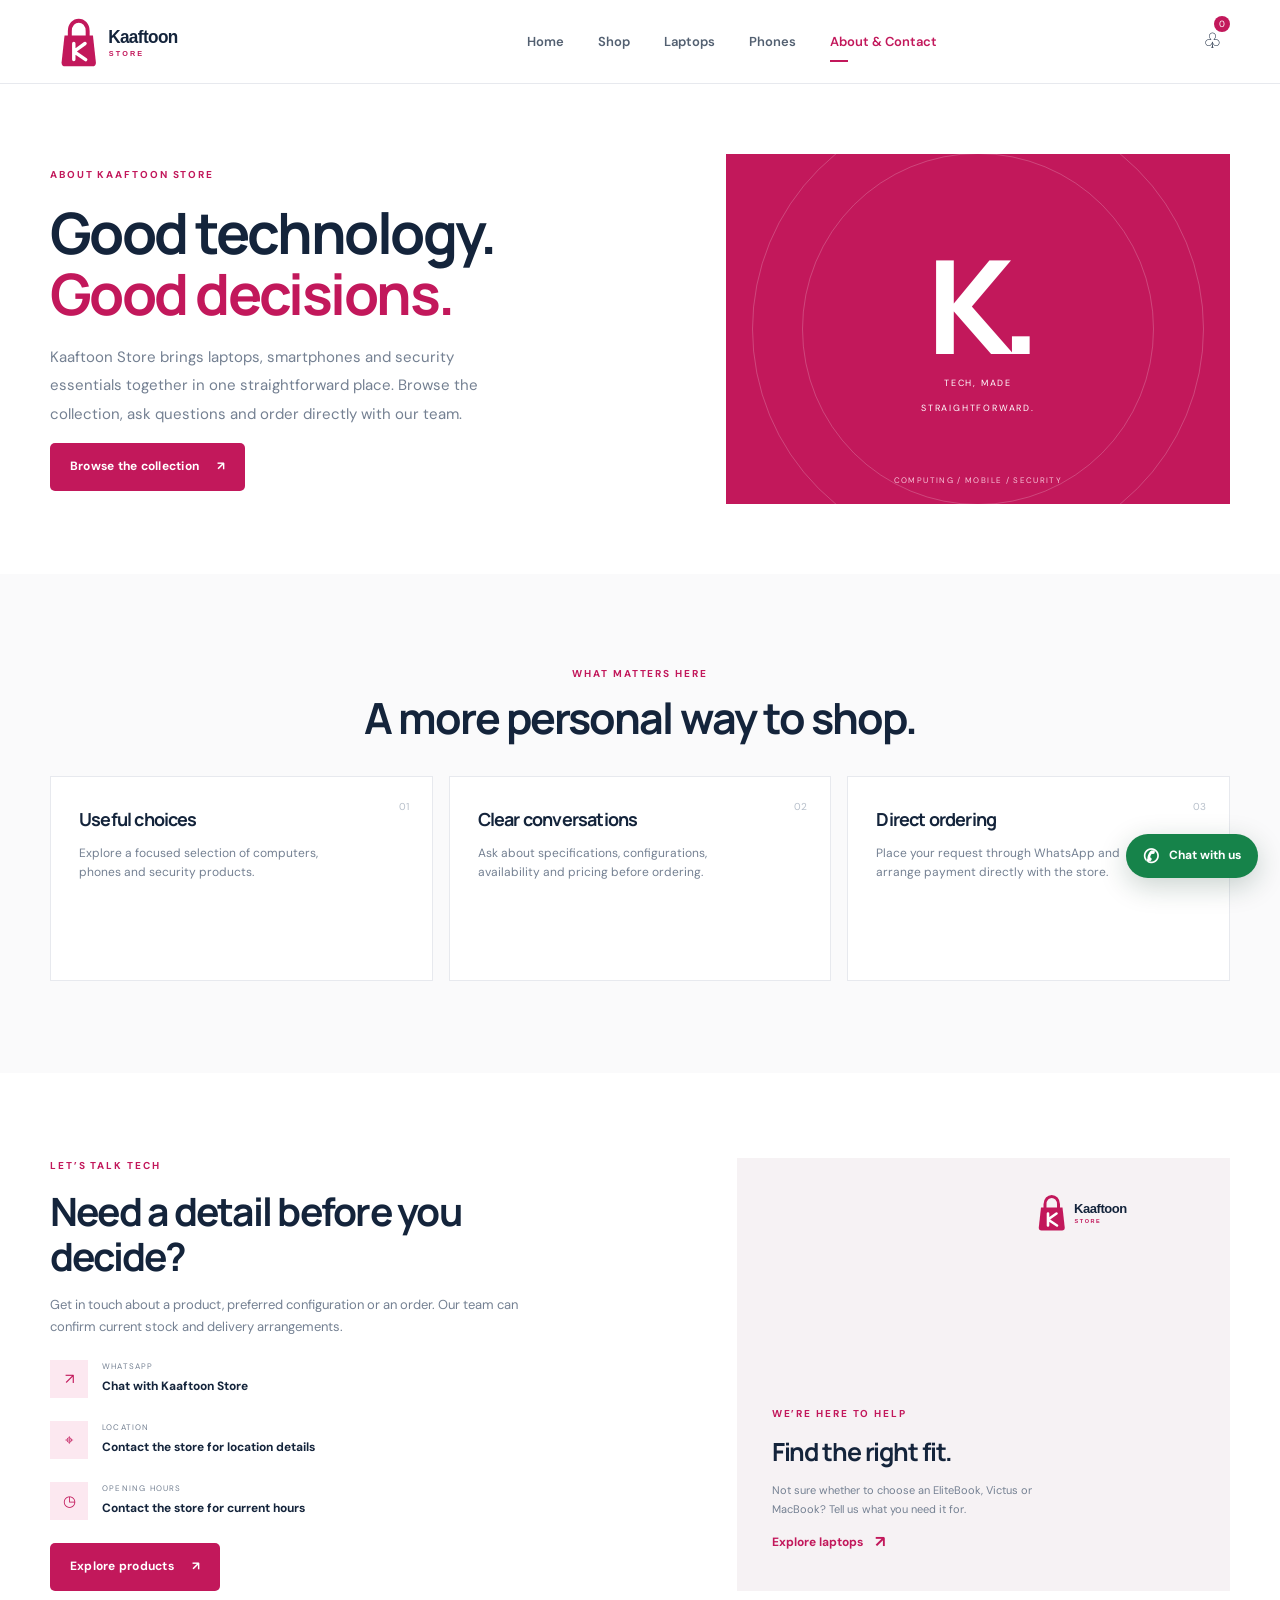
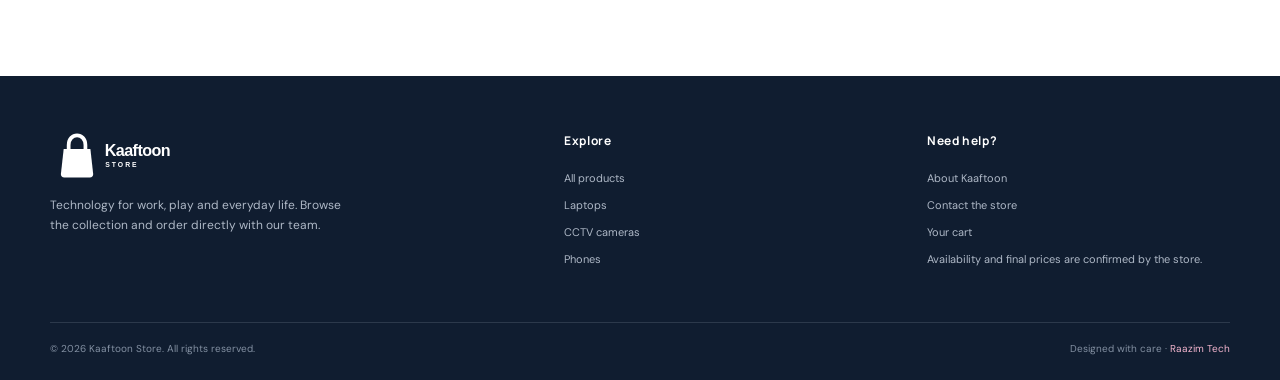
==== about.html @ d19a97fa "Refine Kaaftoon Store search titles and homepage messaging" ====
<!doctype html>
<html lang="en"><head>
<meta charset="utf-8"><meta name="viewport" content="width=device-width, initial-scale=1">
<title>About Kaaftoon Store | Electronics & Contact</title><meta name="description" content="Contact Kaaftoon Store about laptops, MacBooks, iPhones, Samsung phones and CCTV cameras. Ask about product specifications, current prices, availability and ordering through WhatsApp.">
<meta name="robots" content="index,follow,max-image-preview:large">
<link rel="canonical" href="https://raazimtech.github.io/kaaftoon-store/about.html">
<meta property="og:type" content="website"><meta property="og:site_name" content="Kaaftoon Store"><meta property="og:title" content="About & Contact Kaaftoon Store | Somaliland"><meta property="og:description" content="Talk to Kaaftoon Store about electronics, configurations, availability and WhatsApp orders."><meta property="og:url" content="https://raazimtech.github.io/kaaftoon-store/about.html"><meta property="og:image" content="https://raazimtech.github.io/kaaftoon-store/assets/logo/kaaftoon-logo.svg">
<meta name="theme-color" content="#C2185B"><link rel="icon" href="assets/logo/favicon.svg" type="image/svg+xml">
<link href="https://fonts.googleapis.com/css2?family=DM+Sans:wght@400;500;600;700&family=Manrope:wght@500;600;700;800&display=swap" rel="stylesheet">
<link rel="stylesheet" href="css/styles.css"><link rel="stylesheet" href="css/responsive.css">
</head><body data-page="about">
<div id="site-header"></div>
<main>
 <section class="about-hero wrap">
  <div class="about-hero-copy"><span class="eyebrow">ABOUT KAAFTOON STORE</span><h1>Good technology.<br><em>Good decisions.</em></h1><p>Kaaftoon Store brings laptops, smartphones and security essentials together in one straightforward place. Browse the collection, ask questions and order directly with our team.</p><a class="btn btn-primary" href="shop.html">Browse the collection <span>↗</span></a></div>
  <div class="about-hero-art"><div class="about-art-card"><span class="about-art-k">K.</span><span>TECH, MADE<br>STRAIGHTFORWARD.</span></div><div class="about-art-caption">COMPUTING / MOBILE / SECURITY</div></div>
 </section>
 <section class="about-values section-space"><div class="wrap"><div class="section-heading centered-heading"><div><span class="eyebrow">WHAT MATTERS HERE</span><h2>A more personal way to shop.</h2></div></div><div class="benefit-grid">
 <article class="benefit-card"><span class="benefit-number">01</span><h3>Useful choices</h3><p>Explore a focused selection of computers, phones and security products.</p></article>
 <article class="benefit-card"><span class="benefit-number">02</span><h3>Clear conversations</h3><p>Ask about specifications, configurations, availability and pricing before ordering.</p></article>
 <article class="benefit-card"><span class="benefit-number">03</span><h3>Direct ordering</h3><p>Place your request through WhatsApp and arrange payment directly with the store.</p></article>
 </div></div></section>
 <section class="contact-section wrap" id="contact">
  <div class="contact-details"><span class="eyebrow">LET’S TALK TECH</span><h2>Need a detail before you decide?</h2><p>Get in touch about a product, preferred configuration or an order. Our team can confirm current stock and delivery arrangements.</p>
   <div class="contact-detail-row"><span class="contact-detail-icon">↗</span><div><small>WHATSAPP</small><strong id="about-whatsapp">+252 63 658 1295</strong></div></div>
   <div class="contact-detail-row"><span class="contact-detail-icon">⌖</span><div><small>LOCATION</small><strong>Contact the store for location details</strong></div></div>
   <div class="contact-detail-row"><span class="contact-detail-icon">◷</span><div><small>OPENING HOURS</small><strong>Contact the store for current hours</strong></div></div>
   <a class="btn btn-primary" id="about-whatsapp-link" href="shop.html">Explore products <span>↗</span></a>
  </div>
  <div class="contact-aside"><div class="contact-aside-mark"><img src="assets/logo/kaaftoon-logo.svg" alt="Kaaftoon Store"></div><div><span class="eyebrow">WE’RE HERE TO HELP</span><h3>Find the right fit.</h3><p>Not sure whether to choose an EliteBook, Victus or MacBook? Tell us what you need it for.</p><a class="text-link" href="shop.html">Explore laptops <span>↗</span></a></div></div>
 </section>
</main>
<div id="site-footer"></div>
<script src="js/config.js"></script><script src="js/products.js"></script><script src="js/app.js"></script>
<script>document.addEventListener("DOMContentLoaded",function(){if(window.KAA_CONFIG&&KAA_CONFIG.WHATSAPP_NUMBER){document.getElementById("about-whatsapp").textContent="Chat with Kaaftoon Store";document.getElementById("about-whatsapp-link").href="https://wa.me/"+KAA_CONFIG.WHATSAPP_NUMBER;document.getElementById("about-whatsapp-link").target="_blank";}});</script>
</body></html>
---- css/styles.css ----
:root{--pink:#C2185B;--pink-dark:#9D174D;--pink-soft:#FCE8F0;--navy:#14243B;--ink:#1E293B;--muted:#748092;--line:#E7E9EE;--paper:#F5F6F8;--white:#fff;--green:#16834A;--radius:18px;--shadow:0 18px 55px rgba(20,36,59,.09)}*{box-sizing:border-box}html{scroll-behavior:smooth}body{margin:0;background:#fff;color:var(--ink);font:15px/1.65 "DM Sans",sans-serif}img{display:block;max-width:100%}a{color:inherit;text-decoration:none}button,input,select,textarea{font:inherit}button,a,select{-webkit-tap-highlight-color:transparent}button{cursor:pointer}.wrap{width:min(1180px,calc(100% - 48px));margin-inline:auto}.section-space{padding:92px 0}.hidden{display:none!important}.sr-only{position:absolute;width:1px;height:1px;padding:0;margin:-1px;overflow:hidden;clip:rect(0,0,0,0);white-space:nowrap;border:0}.site-header{height:84px;border-bottom:1px solid var(--line);background:rgba(255,255,255,.96);position:sticky;top:0;z-index:50;backdrop-filter:blur(14px)}.header-inner{height:100%;display:flex;align-items:center;justify-content:space-between;gap:30px}.brand img{width:218px;height:auto}.main-nav{display:flex;align-items:center;gap:34px;color:#536071;font-size:13px;font-weight:600}.main-nav a{padding:30px 0;position:relative}.main-nav a.active,.main-nav a:hover{color:var(--pink)}.main-nav a.active:after{content:"";position:absolute;bottom:20px;left:0;width:18px;height:2px;background:var(--pink)}.header-actions{display:flex;align-items:center;gap:18px}.header-icon{border:0;background:transparent;color:var(--navy);font-size:21px;position:relative;padding:8px}.cart-count{position:absolute;top:0;right:0;background:var(--pink);color:#fff;border-radius:50%;font-size:9px;min-width:16px;height:16px;display:grid;place-items:center}.menu-toggle{display:none}.btn{display:inline-flex;align-items:center;justify-content:center;gap:18px;border:0;border-radius:5px;padding:14px 20px;font-size:12px;font-weight:700;letter-spacing:.02em;transition:.2s}.btn-primary{background:var(--pink);color:#fff}.btn-primary:hover{background:var(--pink-dark);transform:translateY(-2px)}.btn-secondary{background:var(--navy);color:#fff}.btn-light{background:#fff;color:var(--navy)}.btn-quiet{background:transparent;color:var(--navy);padding-inline:4px}.btn-arrow{font-size:17px}.text-link{font-size:12px;font-weight:700;color:var(--pink);display:inline-flex;gap:12px;align-items:center}.text-link span{font-size:16px}.eyebrow{font-size:10px;letter-spacing:.19em;font-weight:700;color:var(--pink);display:flex;align-items:center;gap:10px}.eyebrow-line{width:24px;height:1px;background:var(--pink)}h1,h2,h3,p{margin-top:0}h1,h2,h3{font-family:Manrope,sans-serif;color:var(--navy);letter-spacing:-.045em}h1{font-size:clamp(42px,5.5vw,72px);line-height:1.08;font-weight:700}h1 em{font-style:normal;color:var(--pink)}h2{font-size:clamp(30px,3.5vw,43px);line-height:1.15}h3{font-size:18px}.hero{min-height:580px;display:grid;grid-template-columns:1fr 1fr;align-items:center;gap:60px;padding-block:55px 68px}.hero-copy{padding-left:30px}.hero-copy h1{margin:22px 0}.hero-copy>p{max-width:440px;color:var(--muted);font-size:16px;line-height:1.85}.hero-actions{display:flex;align-items:center;gap:24px;margin-top:30px}.hero-assurance{margin-top:42px;color:var(--muted);font-size:11px}.assurance-dot{display:inline-block;width:7px;height:7px;background:var(--green);border-radius:50%;margin-right:9px}.hero-art{height:460px;position:relative;background:#F5EDF1;overflow:hidden}.hero-art:before{content:"";position:absolute;width:370px;height:370px;border:1px solid rgba(194,24,91,.18);border-radius:50%;top:35px;left:80px}.hero-art-label{position:absolute;z-index:2;top:25px;left:27px;right:27px;display:flex;justify-content:space-between;font-size:9px;letter-spacing:.17em;color:var(--pink);font-weight:700}.hero-art-label span:first-child{font:800 18px Manrope}.hero-image-frame{position:absolute;inset:78px 24px 22px 35px;display:grid;place-items:center}.hero-image-frame img{width:100%;height:100%;object-fit:contain;mix-blend-mode:multiply}.hero-float-card{position:absolute;z-index:3;bottom:34px;left:0;background:#fff;padding:20px 24px;box-shadow:var(--shadow);min-width:190px}.float-card-kicker{display:block;color:var(--pink);font-size:8px;letter-spacing:.14em;font-weight:700;margin-bottom:8px}.hero-float-card strong{font:700 19px/1.25 Manrope;color:var(--navy)}.float-card-arrow{position:absolute;right:18px;bottom:20px;color:var(--pink)}.hero-vertical{position:absolute;right:12px;top:44%;writing-mode:vertical-rl;font-size:8px;letter-spacing:.18em;color:#8C6578}.section-heading{display:flex;justify-content:space-between;align-items:end;gap:24px;margin-bottom:34px}.section-heading h2{margin:10px 0 0}.section-intro{color:var(--muted);font-size:13px;margin:12px 0 0}.category-section{background:#FAFAFB}.category-grid{display:grid;grid-template-columns:repeat(3,1fr);gap:14px}.category-card{height:170px;background:#fff;border:1px solid var(--line);display:flex;align-items:center;justify-content:space-between;padding:22px;transition:.25s;position:relative;overflow:hidden}.category-card:hover{border-color:#E7A2BD;transform:translateY(-3px);box-shadow:var(--shadow)}.category-card small{color:var(--pink);font-size:9px;letter-spacing:.14em;font-weight:700}.category-card h3{margin:7px 0;font-size:19px}.category-card .category-arrow{font-size:21px;color:var(--pink)}.category-card img{width:115px;height:112px;object-fit:contain;mix-blend-mode:multiply}.featured-section{padding-top:86px}.product-grid{display:grid;grid-template-columns:repeat(3,minmax(0,1fr));gap:24px 18px}.product-card{min-width:0;position:relative}.product-image{height:245px;background:var(--paper);display:grid;place-items:center;position:relative;overflow:hidden}.product-image img{width:82%;height:82%;object-fit:contain;mix-blend-mode:multiply;transition:transform .35s}.product-card:hover .product-image img{transform:scale(1.045)}.product-tag{position:absolute;top:13px;left:13px;background:#fff;padding:6px 9px;color:var(--pink);font-size:8px;font-weight:700;letter-spacing:.1em}.product-info{padding:15px 2px}.product-category{font-size:9px;color:var(--pink);font-weight:700;letter-spacing:.13em;text-transform:uppercase}.product-info h3{font-size:16px;margin:5px 0 4px;letter-spacing:-.025em}.product-description{font-size:11px;color:var(--muted);min-height:34px;margin:0 0 12px}.product-bottom{display:flex;align-items:center;justify-content:space-between;border-top:1px solid var(--line);padding-top:12px}.price-note{font-size:10px;color:var(--muted)}.product-link{font-size:11px;color:var(--navy);font-weight:700}.product-link span{color:var(--pink);margin-left:5px}.editorial-banner{min-height:330px;background:var(--navy);color:#fff;display:grid;grid-template-columns:1fr 1fr;position:relative;overflow:hidden;padding:55px 70px;align-items:center}.eyebrow-light{color:#F4B6CF}.editorial-copy h2{font-size:42px;color:#fff;margin:14px 0}.editorial-copy p{color:#C4CBD5;max-width:370px;font-size:13px}.editorial-image{height:250px;display:grid;place-items:center}.editorial-image img{height:100%;width:100%;object-fit:contain;mix-blend-mode:screen}.editorial-index{position:absolute;bottom:22px;right:28px;font-size:9px;letter-spacing:.16em;color:#ADB8C7}.why-section{background:#FAFAFB}.centered-heading{text-align:center;justify-content:center}.centered-heading .eyebrow{justify-content:center}.centered-heading .section-intro{max-width:540px;margin-inline:auto}.benefit-grid{display:grid;grid-template-columns:repeat(3,1fr);gap:16px}.benefit-card{background:#fff;border:1px solid var(--line);padding:28px;min-height:205px;position:relative}.benefit-number{position:absolute;right:23px;top:22px;color:#B7BFCA;font-size:10px}.benefit-icon{font-size:25px;color:var(--pink);margin-bottom:20px}.benefit-card h3{margin-bottom:9px}.benefit-card p{font-size:12px;color:var(--muted);margin:0;max-width:280px}.contact-strip{background:var(--pink);padding:35px 48px;color:#fff;display:flex;align-items:center;justify-content:space-between;margin-bottom:90px}.contact-strip h2{font-size:27px;color:#fff;margin:8px 0}.contact-strip p{font-size:12px;color:#FBE4ED;margin:0}.site-footer{background:#101D30;color:#fff;padding:55px 0 22px}.footer-main{display:grid;grid-template-columns:1.5fr 1fr 1fr;gap:60px;padding-bottom:45px}.footer-brand img{width:205px;filter:brightness(0) invert(1)}.footer-brand p{max-width:300px;color:#AEB8C6;font-size:12px;margin-top:18px}.footer-column h3{color:#fff;font-size:12px;letter-spacing:.05em;margin-bottom:18px}.footer-column a,.footer-column p{display:block;color:#AEB8C6;font-size:11px;margin:9px 0}.footer-column a:hover{color:#fff}.footer-bottom{border-top:1px solid #2C394B;padding-top:18px;display:flex;justify-content:space-between;color:#8390A2;font-size:10px}.footer-bottom a{color:#F4B6CF}.breadcrumbs{display:flex;gap:10px;color:#98A1AE;font-size:10px;padding:25px 0}.breadcrumbs a{color:#687487}.page-main{min-height:60vh;padding-bottom:80px}.page-title-row{display:flex;justify-content:space-between;align-items:end;margin:20px 0 36px}.page-title-row h1{font-size:43px;margin:9px 0}.page-title-row p{color:var(--muted);font-size:13px;margin:0}.catalog-count{font-size:11px;color:var(--muted)}.shop-toolbar{display:flex;justify-content:space-between;gap:20px;border-block:1px solid var(--line);padding:15px 0;margin-bottom:25px}.catalog-search{display:flex;align-items:center;gap:12px;flex:1;max-width:450px}.catalog-search input{border:0;outline:0;width:100%;font-size:12px}.search-icon{font-size:21px;color:var(--pink)}kbd{font-size:9px;color:#8B95A4;border:1px solid var(--line);padding:3px 6px;border-radius:4px}.toolbar-actions{display:flex;align-items:center;gap:24px}.filter-toggle{border:0;background:none;color:var(--navy);font-size:11px;font-weight:700}.sort-control{display:flex;gap:10px;align-items:center;font-size:10px;color:var(--muted)}.sort-control select{border:0;color:var(--navy);font-size:11px;font-weight:700;background:#fff}.shop-layout{display:grid;grid-template-columns:205px 1fr;gap:35px}.filter-panel{border-right:1px solid var(--line);padding-right:24px}.filter-top{display:flex;justify-content:space-between;align-items:center}.filter-top h2{font-size:18px}.text-button{border:0;background:none;color:var(--pink);font-size:10px}.filter-group{border-top:1px solid var(--line);padding:19px 0}.filter-group h3{font-size:12px;margin-bottom:14px}.filter-options{display:grid;gap:11px}.filter-option{display:flex;gap:9px;align-items:center;font-size:11px;color:#667286}.filter-option input{accent-color:var(--pink)}.filter-note{background:#F8F0F3;padding:14px;display:flex;gap:10px;margin-top:12px}.filter-note-mark{width:17px;height:17px;border:1px solid var(--pink);color:var(--pink);border-radius:50%;text-align:center;font-size:10px;flex:none}.filter-note p{font-size:10px;color:#806A75;margin:0}.catalog-results .product-grid{grid-template-columns:repeat(3,minmax(0,1fr));gap:25px 16px}.catalog-results .product-image{height:205px}.applied-filters{display:flex;gap:8px;flex-wrap:wrap;margin-bottom:18px}.filter-chip{border:1px solid var(--line);border-radius:30px;padding:5px 10px;font-size:9px;color:var(--pink);background:#fff}.empty-state{text-align:center;padding:75px 20px}.empty-symbol{font-size:45px;color:var(--pink)}.empty-state p{color:var(--muted);font-size:12px}.mobile-only{display:none}.product-detail-layout{display:grid;grid-template-columns:1fr 1fr;gap:65px;padding:20px 0 65px}.detail-gallery{background:var(--paper);min-height:470px;display:grid;place-items:center;position:relative}.detail-gallery img{width:84%;height:420px;object-fit:contain;mix-blend-mode:multiply}.detail-copy{padding-top:18px}.detail-copy h1{font-size:38px;margin:12px 0}.detail-copy .product-description{font-size:13px;min-height:0;line-height:1.8}.detail-note{font-size:11px;color:var(--muted);padding:14px;background:#FAF1F5;border-left:2px solid var(--pink);margin:22px 0}.option-group{margin:22px 0}.option-group label{font-size:11px;font-weight:700;display:block;margin-bottom:9px}.option-select{width:100%;padding:12px;border:1px solid var(--line);background:#fff;border-radius:4px;font-size:12px;color:var(--navy)}.option-pills{display:flex;gap:8px;flex-wrap:wrap}.option-pill{border:1px solid var(--line);padding:8px 13px;background:#fff;font-size:10px;border-radius:4px}.option-pill.selected{border-color:var(--pink);color:var(--pink);background:#FFF7FA}.quantity-row{display:flex;align-items:center;gap:15px;margin:25px 0}.quantity-control{display:flex;border:1px solid var(--line);align-items:center}.quantity-control button{border:0;background:#fff;padding:8px 13px}.quantity-control span{min-width:25px;text-align:center;font-size:11px}.detail-actions{display:flex;gap:10px}.detail-actions .btn{flex:1}.spec-list{border-top:1px solid var(--line);margin-top:28px}.spec-row{display:flex;justify-content:space-between;gap:20px;padding:11px 0;border-bottom:1px solid var(--line);font-size:11px}.spec-row span:first-child{color:var(--muted)}.related-section{border-top:1px solid var(--line)}.cart-title{align-items:center}.cart-title-count{font-size:18px;color:var(--pink);vertical-align:top;margin-left:10px}.cart-layout{display:grid;grid-template-columns:1fr 330px;gap:35px}.cart-items{border-top:1px solid var(--line)}.cart-item{display:grid;grid-template-columns:110px 1fr auto;gap:20px;padding:20px 0;border-bottom:1px solid var(--line);align-items:center}.cart-item-image{width:110px;height:105px;background:var(--paper);display:grid;place-items:center}.cart-item-image img{width:85%;height:85%;object-fit:contain;mix-blend-mode:multiply}.cart-item h3{font-size:15px;margin:4px 0}.cart-item p{font-size:10px;color:var(--muted);margin:0}.cart-item-actions{display:flex;gap:12px;align-items:center;margin-top:12px}.cart-item-actions button{border:0;background:none;color:var(--pink);font-size:10px;padding:0}.cart-summary{background:#F7F8FA;padding:25px;height:max-content}.cart-summary h2{font-size:20px}.cart-summary p{font-size:11px;color:var(--muted)}.summary-row{display:flex;justify-content:space-between;border-top:1px solid var(--line);padding:13px 0;font-size:11px}.summary-row strong{color:var(--navy)}.cart-summary .btn{width:100%;margin-top:12px}.empty-cart{text-align:center;padding:65px 20px;border:1px solid var(--line)}.empty-cart .empty-symbol{font-size:40px}.checkout-layout{display:grid;grid-template-columns:1fr 350px;gap:40px}.checkout-form{display:grid;grid-template-columns:1fr 1fr;gap:18px}.form-field{display:grid;gap:7px}.form-field.full{grid-column:1/-1}.form-field label{font-size:10px;font-weight:700;color:var(--navy)}.form-field input,.form-field textarea,.form-field select{border:1px solid var(--line);padding:12px;font-size:12px;outline:0;border-radius:4px}.form-field input:focus,.form-field textarea:focus{border-color:var(--pink)}.checkout-summary{background:#F7F8FA;padding:25px;height:max-content}.checkout-summary h2{font-size:19px}.checkout-product{display:flex;justify-content:space-between;gap:12px;padding:12px 0;border-bottom:1px solid var(--line);font-size:10px}.checkout-product span:last-child{color:var(--muted)}.checkout-hint{background:#FCE8F0;padding:13px;color:#87445F;font-size:10px;margin:18px 0}.checkout-summary .btn{width:100%}.form-error{color:#B42318;font-size:10px;grid-column:1/-1}.about-hero{display:grid;grid-template-columns:1.1fr .9fr;gap:60px;align-items:center;padding-block:70px}.about-hero h1{font-size:57px;margin:18px 0}.about-hero-copy>p{color:var(--muted);max-width:450px;line-height:1.9}.about-hero-art{height:350px;background:var(--pink);display:grid;place-items:center;position:relative;overflow:hidden}.about-hero-art:before,.about-hero-art:after{content:"";position:absolute;border:1px solid rgba(255,255,255,.2);border-radius:50%;width:350px;height:350px}.about-hero-art:after{width:450px;height:450px}.about-art-card{position:relative;z-index:2;text-align:center;color:#fff}.about-art-k{display:block;font:800 130px/1 Manrope;letter-spacing:-.1em}.about-art-card>span:last-child{font-size:9px;letter-spacing:.2em;line-height:2}.about-art-caption{position:absolute;bottom:17px;color:#F8C5D9;font-size:8px;letter-spacing:.17em}.about-values{background:#FAFAFB}.contact-section{display:grid;grid-template-columns:1fr .8fr;gap:70px;padding-block:85px}.contact-details h2{font-size:39px;max-width:470px;margin:15px 0}.contact-details>p{color:var(--muted);font-size:13px;max-width:470px}.contact-detail-row{display:flex;align-items:center;gap:14px;margin:23px 0}.contact-detail-icon{width:38px;height:38px;background:#FCE8F0;color:var(--pink);display:grid;place-items:center}.contact-detail-row small{display:block;color:var(--muted);font-size:8px;letter-spacing:.15em}.contact-detail-row strong{font-size:12px;color:var(--navy)}.contact-aside{background:#F6F2F4;padding:35px;display:flex;flex-direction:column;justify-content:space-between;min-height:310px}.contact-aside-mark{display:flex;justify-content:flex-end}.contact-aside-mark img{width:165px}.contact-aside h3{font-size:25px;margin:9px 0}.contact-aside p{font-size:11px;color:var(--muted);max-width:300px}.icon-button{border:0;background:none;font-size:22px;color:var(--navy)}
---- css/responsive.css ----
@media(max-width:900px){.wrap{width:min(100% - 36px,720px)}.main-nav{gap:18px}.hero{gap:25px;padding-top:40px;min-height:500px}.hero-copy{padding-left:0}.hero-art{height:390px}.hero-art:before{width:290px;height:290px;left:30px}.product-grid{grid-template-columns:repeat(2,minmax(0,1fr))}.category-grid{grid-template-columns:repeat(2,1fr)}.editorial-banner{padding:42px;min-height:300px}.shop-layout{grid-template-columns:175px 1fr;gap:20px}.catalog-results .product-grid{grid-template-columns:repeat(2,minmax(0,1fr))}.product-detail-layout{gap:30px}.cart-layout,.checkout-layout{grid-template-columns:1fr 280px;gap:20px}.about-hero{gap:30px}.about-hero h1{font-size:46px}.contact-section{gap:30px}}@media(max-width:680px){.wrap{width:calc(100% - 32px)}.site-header{height:68px}.brand img{width:178px}.menu-toggle{display:block}.header-actions{gap:7px}.main-nav{display:none;position:absolute;top:68px;left:0;right:0;background:#fff;border-bottom:1px solid var(--line);padding:12px 22px 22px;flex-direction:column;align-items:stretch;gap:0;box-shadow:var(--shadow)}.main-nav.open{display:flex}.main-nav a{padding:12px 0}.main-nav a.active:after{bottom:5px}.hero{display:flex;flex-direction:column;align-items:stretch;gap:35px;padding-block:48px 45px}.hero-copy h1{font-size:48px}.hero-copy>p{font-size:14px}.hero-actions{gap:18px;flex-wrap:wrap}.hero-assurance{margin-top:25px}.hero-art{height:310px}.hero-art:before{width:240px;height:240px;left:calc(50% - 120px);top:40px}.hero-image-frame{inset:55px 22px 10px}.hero-float-card{bottom:15px;padding:13px 17px}.hero-float-card strong{font-size:16px}.hero-vertical{right:5px}.section-space{padding:62px 0}.section-heading{align-items:start;flex-direction:column;margin-bottom:25px}.section-heading h2{font-size:31px}.category-grid{gap:9px}.category-card{height:125px;padding:12px}.category-card img{width:75px;height:80px}.category-card h3{font-size:14px}.category-card small{font-size:7px}.product-grid{gap:20px 11px}.product-image{height:165px}.product-info{padding-top:11px}.product-info h3{font-size:13px}.product-description{font-size:10px;min-height:45px}.product-bottom{align-items:flex-start;gap:5px;flex-direction:column}.editorial-banner{display:flex;flex-direction:column;align-items:stretch;padding:30px 25px 45px;gap:15px}.editorial-copy h2{font-size:35px}.editorial-image{height:175px}.editorial-index{font-size:8px}.benefit-grid{grid-template-columns:1fr;gap:10px}.benefit-card{min-height:0;padding:22px}.benefit-icon{margin-bottom:10px}.contact-strip{margin-bottom:60px;padding:27px 23px;align-items:flex-start;gap:20px;flex-direction:column}.contact-strip h2{font-size:24px}.footer-main{grid-template-columns:1fr 1fr;gap:30px 20px}.footer-brand{grid-column:1/-1}.footer-bottom{gap:12px;flex-direction:column}.page-main{padding-bottom:50px}.page-title-row{align-items:flex-start;flex-direction:column;gap:15px;margin-bottom:25px}.page-title-row h1{font-size:34px}.shop-toolbar{flex-direction:column;gap:13px}.catalog-search{max-width:none}.toolbar-actions{justify-content:space-between}.shop-layout{display:block}.filter-panel{display:none;position:fixed;z-index:100;inset:0 0 0 auto;width:min(340px,88vw);background:#fff;padding:25px;overflow:auto;box-shadow:var(--shadow);border:0}.filter-panel.open{display:block}.mobile-only{display:block}.catalog-results .product-grid{grid-template-columns:repeat(2,minmax(0,1fr))}.catalog-results .product-image{height:160px}.product-detail-layout{grid-template-columns:1fr;gap:25px}.detail-gallery{min-height:300px}.detail-gallery img{height:290px}.detail-copy{padding:0}.detail-copy h1{font-size:30px}.detail-actions{flex-direction:column}.cart-layout,.checkout-layout{grid-template-columns:1fr}.cart-item{grid-template-columns:78px 1fr;gap:12px}.cart-item-image{width:78px;height:78px}.cart-item>strong{grid-column:2}.cart-summary{order:2}.checkout-form{grid-template-columns:1fr}.form-field.full{grid-column:auto}.about-hero{grid-template-columns:1fr;padding-block:45px;gap:28px}.about-hero h1{font-size:44px}.about-hero-art{height:270px}.contact-section{grid-template-columns:1fr;padding-block:55px;gap:25px}.contact-details h2{font-size:32px}.contact-aside{min-height:260px}.cart-title{gap:10px}.cart-title .text-link{margin-top:8px}}@media(max-width:380px){.hero-copy h1{font-size:42px}.category-card{padding:9px}.category-card img{width:60px}.product-image{height:140px}.btn{padding:12px 14px}.brand img{width:160px}}
/* Accessibility and final responsive safeguards */
:focus-visible{outline:3px solid rgba(194,24,91,.45);outline-offset:3px}
button,.btn,a,select{touch-action:manipulation}
img{height:auto}
.floating-whatsapp{position:fixed;right:22px;bottom:22px;z-index:80;display:flex;align-items:center;gap:10px;background:#16834A;color:#fff;padding:12px 17px;border-radius:999px;box-shadow:0 8px 28px rgba(12,55,35,.22);font-size:12px;font-weight:700}
.floating-whatsapp>span:first-child{font-size:19px;line-height:1}
.floating-whatsapp:hover{background:#116b3c;transform:translateY(-2px)}
@media(max-width:680px){.floating-whatsapp{right:14px;bottom:14px;padding:13px;border-radius:50%;width:50px;height:50px;justify-content:center}.floating-whatsapp-label{display:none}.main-nav{max-height:calc(100dvh - 68px);overflow:auto}.btn{min-height:44px}.header-icon{min-width:44px;min-height:44px}.detail-actions .btn{width:100%}}
@media(max-width:360px){.wrap{width:calc(100% - 24px)}.hero-copy h1{font-size:39px}.category-grid{grid-template-columns:1fr}.category-card{height:112px}.product-image,.catalog-results .product-image{height:132px}.product-info h3{overflow-wrap:anywhere}.shop-toolbar .toolbar-actions{gap:8px}.sort-control{gap:5px}.cart-item{grid-template-columns:68px minmax(0,1fr)}.cart-item-image{width:68px;height:68px}}
@media(prefers-reduced-motion:reduce){html{scroll-behavior:auto}*,*::before,*::after{animation-duration:.01ms!important;animation-iteration-count:1!important;transition-duration:.01ms!important}}
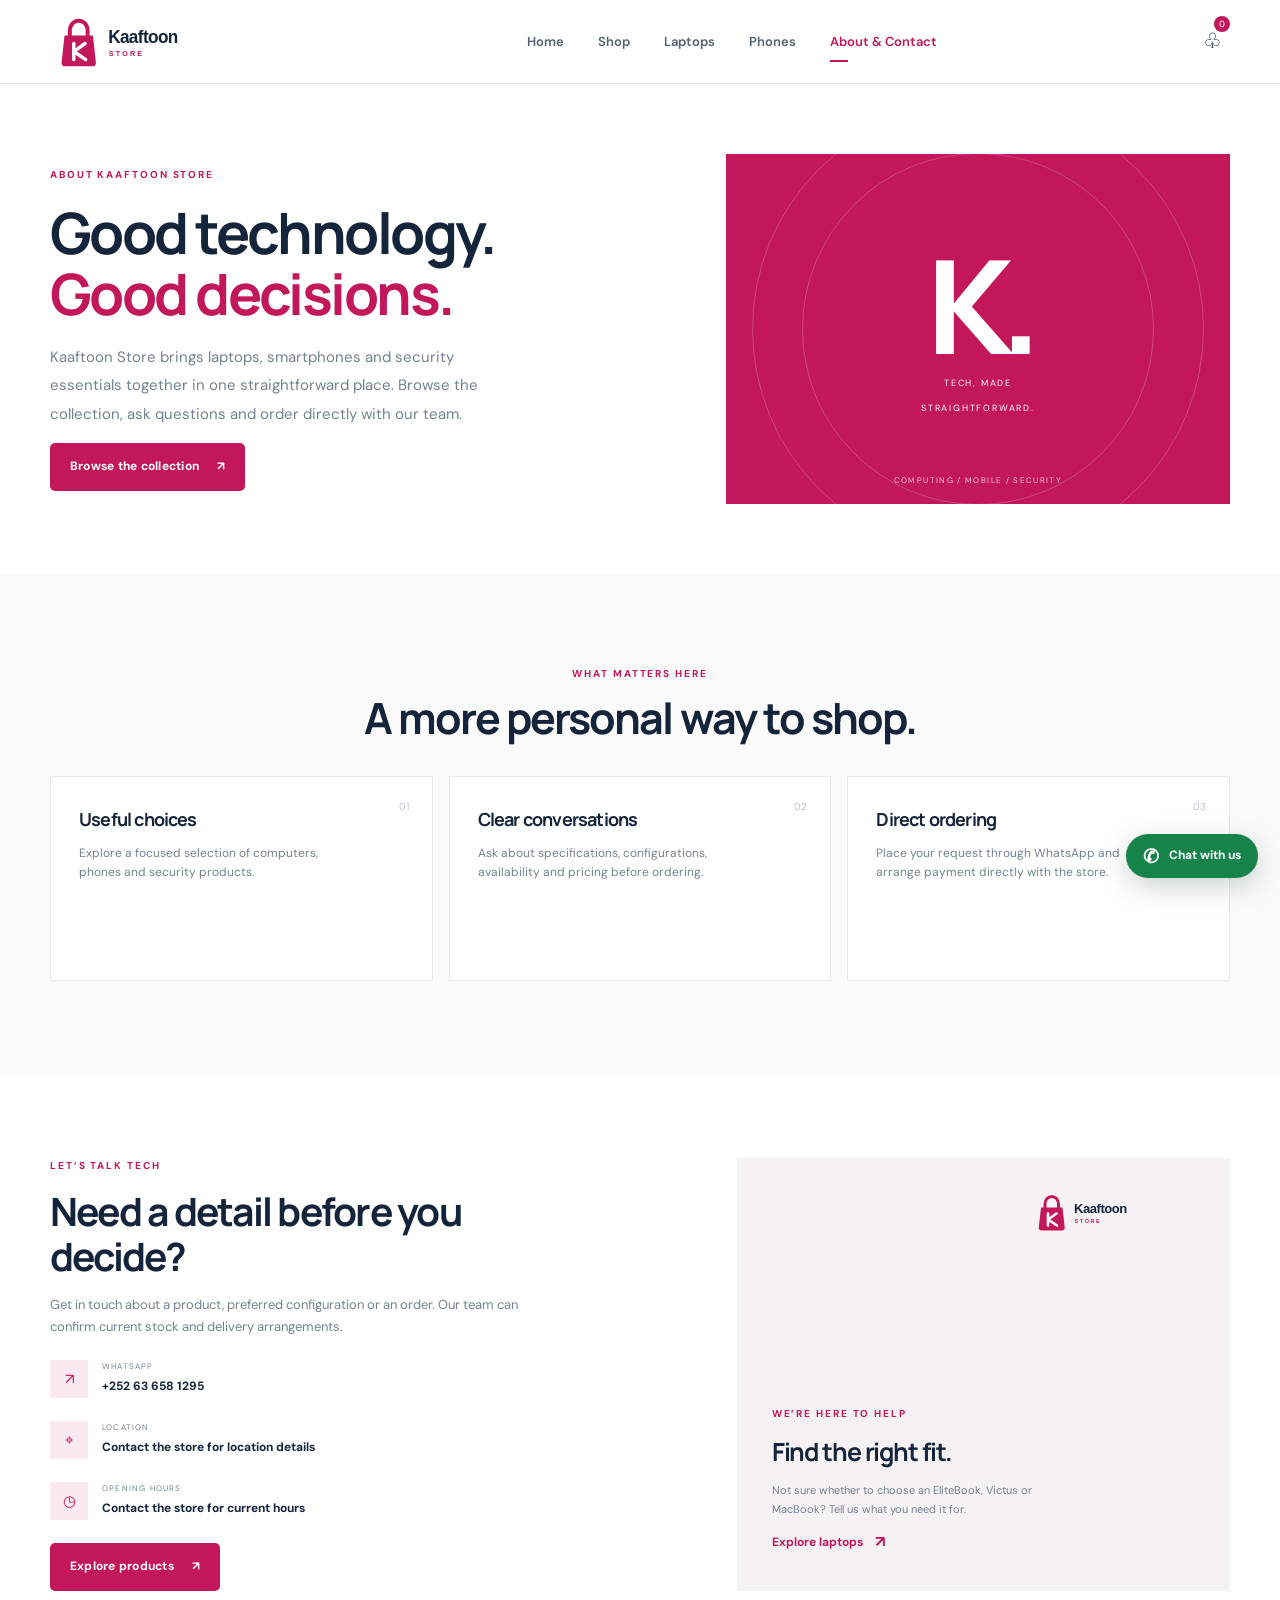
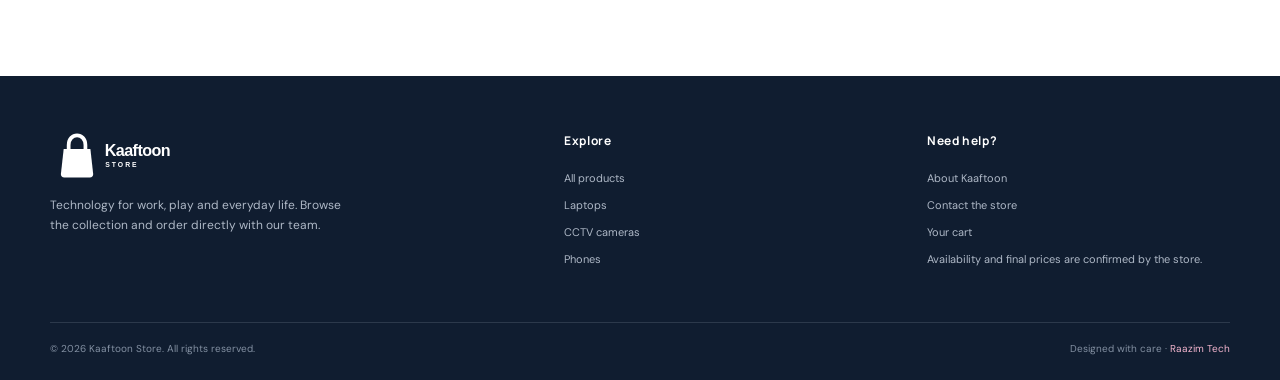
==== commit 4d65f28a: "Polish store contact display and mobile navigation accessibility" ====
--- a/about.html
+++ b/about.html
@@ -32,5 +32,5 @@
 </main>
 <div id="site-footer"></div>
 <script src="js/config.js"></script><script src="js/products.js"></script><script src="js/app.js"></script>
-<script>document.addEventListener("DOMContentLoaded",function(){if(window.KAA_CONFIG&&KAA_CONFIG.WHATSAPP_NUMBER){document.getElementById("about-whatsapp").textContent="Chat with Kaaftoon Store";document.getElementById("about-whatsapp-link").href="https://wa.me/"+KAA_CONFIG.WHATSAPP_NUMBER;document.getElementById("about-whatsapp-link").target="_blank";}});</script>
+<script>document.addEventListener("DOMContentLoaded",function(){if(window.KAA_CONFIG&&KAA_CONFIG.WHATSAPP_NUMBER){document.getElementById("about-whatsapp").textContent="+252 63 658 1295";document.getElementById("about-whatsapp-link").href="https://wa.me/"+KAA_CONFIG.WHATSAPP_NUMBER;document.getElementById("about-whatsapp-link").target="_blank";}});</script>
 </body></html>
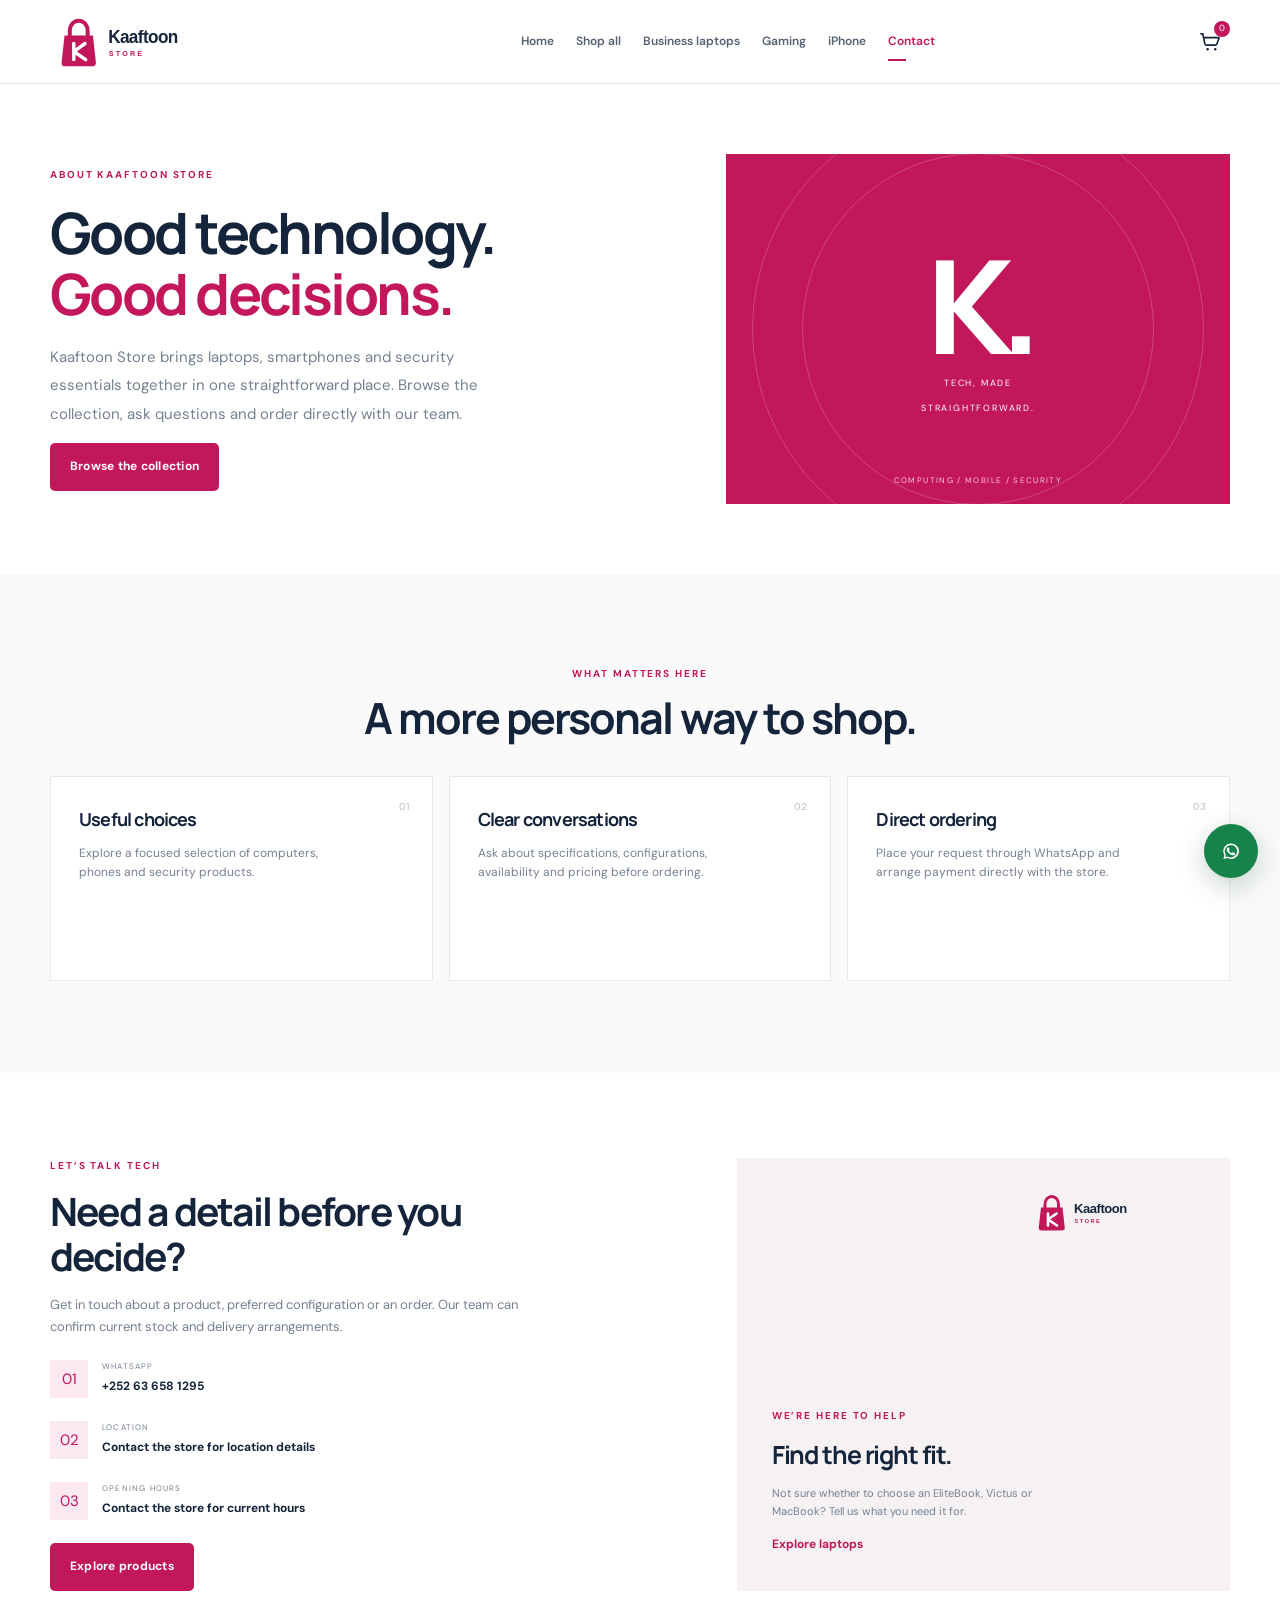
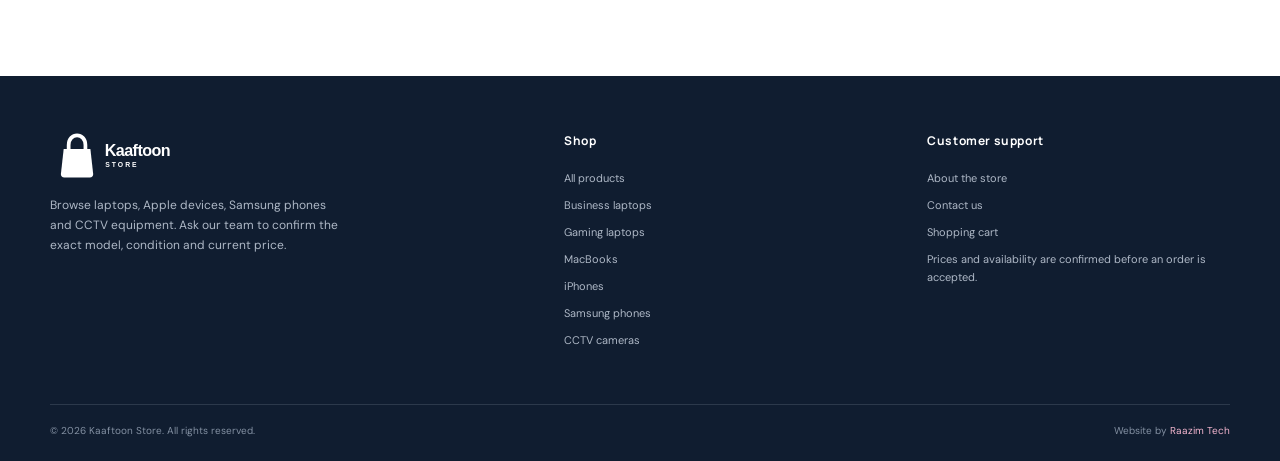
==== commit b3769354: "Remove decorative symbols from contact page" ====
--- a/about.html
+++ b/about.html
@@ -12,7 +12,7 @@
 <div id="site-header"></div>
 <main>
  <section class="about-hero wrap">
-  <div class="about-hero-copy"><span class="eyebrow">ABOUT KAAFTOON STORE</span><h1>Good technology.<br><em>Good decisions.</em></h1><p>Kaaftoon Store brings laptops, smartphones and security essentials together in one straightforward place. Browse the collection, ask questions and order directly with our team.</p><a class="btn btn-primary" href="shop.html">Browse the collection <span>↗</span></a></div>
+  <div class="about-hero-copy"><span class="eyebrow">ABOUT KAAFTOON STORE</span><h1>Good technology.<br><em>Good decisions.</em></h1><p>Kaaftoon Store brings laptops, smartphones and security essentials together in one straightforward place. Browse the collection, ask questions and order directly with our team.</p><a class="btn btn-primary" href="shop.html">Browse the collection</a></div>
   <div class="about-hero-art"><div class="about-art-card"><span class="about-art-k">K.</span><span>TECH, MADE<br>STRAIGHTFORWARD.</span></div><div class="about-art-caption">COMPUTING / MOBILE / SECURITY</div></div>
  </section>
  <section class="about-values section-space"><div class="wrap"><div class="section-heading centered-heading"><div><span class="eyebrow">WHAT MATTERS HERE</span><h2>A more personal way to shop.</h2></div></div><div class="benefit-grid">
@@ -22,12 +22,12 @@
  </div></div></section>
  <section class="contact-section wrap" id="contact">
   <div class="contact-details"><span class="eyebrow">LET’S TALK TECH</span><h2>Need a detail before you decide?</h2><p>Get in touch about a product, preferred configuration or an order. Our team can confirm current stock and delivery arrangements.</p>
-   <div class="contact-detail-row"><span class="contact-detail-icon">↗</span><div><small>WHATSAPP</small><strong id="about-whatsapp">+252 63 658 1295</strong></div></div>
-   <div class="contact-detail-row"><span class="contact-detail-icon">⌖</span><div><small>LOCATION</small><strong>Contact the store for location details</strong></div></div>
-   <div class="contact-detail-row"><span class="contact-detail-icon">◷</span><div><small>OPENING HOURS</small><strong>Contact the store for current hours</strong></div></div>
-   <a class="btn btn-primary" id="about-whatsapp-link" href="shop.html">Explore products <span>↗</span></a>
+   <div class="contact-detail-row"><span class="contact-detail-icon">01</span><div><small>WHATSAPP</small><strong id="about-whatsapp">+252 63 658 1295</strong></div></div>
+   <div class="contact-detail-row"><span class="contact-detail-icon">02</span><div><small>LOCATION</small><strong>Contact the store for location details</strong></div></div>
+   <div class="contact-detail-row"><span class="contact-detail-icon">03</span><div><small>OPENING HOURS</small><strong>Contact the store for current hours</strong></div></div>
+   <a class="btn btn-primary" id="about-whatsapp-link" href="shop.html">Explore products</a>
   </div>
-  <div class="contact-aside"><div class="contact-aside-mark"><img src="assets/logo/kaaftoon-logo.svg" alt="Kaaftoon Store"></div><div><span class="eyebrow">WE’RE HERE TO HELP</span><h3>Find the right fit.</h3><p>Not sure whether to choose an EliteBook, Victus or MacBook? Tell us what you need it for.</p><a class="text-link" href="shop.html">Explore laptops <span>↗</span></a></div></div>
+  <div class="contact-aside"><div class="contact-aside-mark"><img src="assets/logo/kaaftoon-logo.svg" alt="Kaaftoon Store"></div><div><span class="eyebrow">WE’RE HERE TO HELP</span><h3>Find the right fit.</h3><p>Not sure whether to choose an EliteBook, Victus or MacBook? Tell us what you need it for.</p><a class="text-link" href="shop.html">Explore laptops</a></div></div>
  </section>
 </main>
 <div id="site-footer"></div>
--- a/css/styles.css
+++ b/css/styles.css
@@ -1 +1,115 @@
- :root{--pink:#C2185B;--pink-dark:#9D174D;--pink-soft:#FCE8F0;--navy:#14243B;--ink:#1E293B;--muted:#748092;--line:#E7E9EE;--paper:#F5F6F8;--white:#fff;--green:#16834A;--radius:18px;--shadow:0 18px 55px rgba(20,36,59,.09)}*{box-sizing:border-box}html{scroll-behavior:smooth}body{margin:0;background:#fff;color:var(--ink);font:15px/1.65 "DM Sans",sans-serif}img{display:block;max-width:100%}a{color:inherit;text-decoration:none}button,input,select,textarea{font:inherit}button,a,select{-webkit-tap-highlight-color:transparent}button{cursor:pointer}.wrap{width:min(1180px,calc(100% - 48px));margin-inline:auto}.section-space{padding:92px 0}.hidden{display:none!important}.sr-only{position:absolute;width:1px;height:1px;padding:0;margin:-1px;overflow:hidden;clip:rect(0,0,0,0);white-space:nowrap;border:0}.site-header{height:84px;border-bottom:1px solid var(--line);background:rgba(255,255,255,.96);position:sticky;top:0;z-index:50;backdrop-filter:blur(14px)}.header-inner{height:100%;display:flex;align-items:center;justify-content:space-between;gap:30px}.brand img{width:218px;height:auto}.main-nav{display:flex;align-items:center;gap:34px;color:#536071;font-size:13px;font-weight:600}.main-nav a{padding:30px 0;position:relative}.main-nav a.active,.main-nav a:hover{color:var(--pink)}.main-nav a.active:after{content:"";position:absolute;bottom:20px;left:0;width:18px;height:2px;background:var(--pink)}.header-actions{display:flex;align-items:center;gap:18px}.header-icon{border:0;background:transparent;color:var(--navy);font-size:21px;position:relative;padding:8px}.cart-count{position:absolute;top:0;right:0;background:var(--pink);color:#fff;border-radius:50%;font-size:9px;min-width:16px;height:16px;display:grid;place-items:center}.menu-toggle{display:none}.btn{display:inline-flex;align-items:center;justify-content:center;gap:18px;border:0;border-radius:5px;padding:14px 20px;font-size:12px;font-weight:700;letter-spacing:.02em;transition:.2s}.btn-primary{background:var(--pink);color:#fff}.btn-primary:hover{background:var(--pink-dark);transform:translateY(-2px)}.btn-secondary{background:var(--navy);color:#fff}.btn-light{background:#fff;color:var(--navy)}.btn-quiet{background:transparent;color:var(--navy);padding-inline:4px}.btn-arrow{font-size:17px}.text-link{font-size:12px;font-weight:700;color:var(--pink);display:inline-flex;gap:12px;align-items:center}.text-link span{font-size:16px}.eyebrow{font-size:10px;letter-spacing:.19em;font-weight:700;color:var(--pink);display:flex;align-items:center;gap:10px}.eyebrow-line{width:24px;height:1px;background:var(--pink)}h1,h2,h3,p{margin-top:0}h1,h2,h3{font-family:Manrope,sans-serif;color:var(--navy);letter-spacing:-.045em}h1{font-size:clamp(42px,5.5vw,72px);line-height:1.08;font-weight:700}h1 em{font-style:normal;color:var(--pink)}h2{font-size:clamp(30px,3.5vw,43px);line-height:1.15}h3{font-size:18px}.hero{min-height:580px;display:grid;grid-template-columns:1fr 1fr;align-items:center;gap:60px;padding-block:55px 68px}.hero-copy{padding-left:30px}.hero-copy h1{margin:22px 0}.hero-copy>p{max-width:440px;color:var(--muted);font-size:16px;line-height:1.85}.hero-actions{display:flex;align-items:center;gap:24px;margin-top:30px}.hero-assurance{margin-top:42px;color:var(--muted);font-size:11px}.assurance-dot{display:inline-block;width:7px;height:7px;background:var(--green);border-radius:50%;margin-right:9px}.hero-art{height:460px;position:relative;background:#F5EDF1;overflow:hidden}.hero-art:before{content:"";position:absolute;width:370px;height:370px;border:1px solid rgba(194,24,91,.18);border-radius:50%;top:35px;left:80px}.hero-art-label{position:absolute;z-index:2;top:25px;left:27px;right:27px;display:flex;justify-content:space-between;font-size:9px;letter-spacing:.17em;color:var(--pink);font-weight:700}.hero-art-label span:first-child{font:800 18px Manrope}.hero-image-frame{position:absolute;inset:78px 24px 22px 35px;display:grid;place-items:center}.hero-image-frame img{width:100%;height:100%;object-fit:contain;mix-blend-mode:multiply}.hero-float-card{position:absolute;z-index:3;bottom:34px;left:0;background:#fff;padding:20px 24px;box-shadow:var(--shadow);min-width:190px}.float-card-kicker{display:block;color:var(--pink);font-size:8px;letter-spacing:.14em;font-weight:700;margin-bottom:8px}.hero-float-card strong{font:700 19px/1.25 Manrope;color:var(--navy)}.float-card-arrow{position:absolute;right:18px;bottom:20px;color:var(--pink)}.hero-vertical{position:absolute;right:12px;top:44%;writing-mode:vertical-rl;font-size:8px;letter-spacing:.18em;color:#8C6578}.section-heading{display:flex;justify-content:space-between;align-items:end;gap:24px;margin-bottom:34px}.section-heading h2{margin:10px 0 0}.section-intro{color:var(--muted);font-size:13px;margin:12px 0 0}.category-section{background:#FAFAFB}.category-grid{display:grid;grid-template-columns:repeat(3,1fr);gap:14px}.category-card{height:170px;background:#fff;border:1px solid var(--line);display:flex;align-items:center;justify-content:space-between;padding:22px;transition:.25s;position:relative;overflow:hidden}.category-card:hover{border-color:#E7A2BD;transform:translateY(-3px);box-shadow:var(--shadow)}.category-card small{color:var(--pink);font-size:9px;letter-spacing:.14em;font-weight:700}.category-card h3{margin:7px 0;font-size:19px}.category-card .category-arrow{font-size:21px;color:var(--pink)}.category-card img{width:115px;height:112px;object-fit:contain;mix-blend-mode:multiply}.featured-section{padding-top:86px}.product-grid{display:grid;grid-template-columns:repeat(3,minmax(0,1fr));gap:24px 18px}.product-card{min-width:0;position:relative}.product-image{height:245px;background:var(--paper);display:grid;place-items:center;position:relative;overflow:hidden}.product-image img{width:82%;height:82%;object-fit:contain;mix-blend-mode:multiply;transition:transform .35s}.product-card:hover .product-image img{transform:scale(1.045)}.product-tag{position:absolute;top:13px;left:13px;background:#fff;padding:6px 9px;color:var(--pink);font-size:8px;font-weight:700;letter-spacing:.1em}.product-info{padding:15px 2px}.product-category{font-size:9px;color:var(--pink);font-weight:700;letter-spacing:.13em;text-transform:uppercase}.product-info h3{font-size:16px;margin:5px 0 4px;letter-spacing:-.025em}.product-description{font-size:11px;color:var(--muted);min-height:34px;margin:0 0 12px}.product-bottom{display:flex;align-items:center;justify-content:space-between;border-top:1px solid var(--line);padding-top:12px}.price-note{font-size:10px;color:var(--muted)}.product-link{font-size:11px;color:var(--navy);font-weight:700}.product-link span{color:var(--pink);margin-left:5px}.editorial-banner{min-height:330px;background:var(--navy);color:#fff;display:grid;grid-template-columns:1fr 1fr;position:relative;overflow:hidden;padding:55px 70px;align-items:center}.eyebrow-light{color:#F4B6CF}.editorial-copy h2{font-size:42px;color:#fff;margin:14px 0}.editorial-copy p{color:#C4CBD5;max-width:370px;font-size:13px}.editorial-image{height:250px;display:grid;place-items:center}.editorial-image img{height:100%;width:100%;object-fit:contain;mix-blend-mode:screen}.editorial-index{position:absolute;bottom:22px;right:28px;font-size:9px;letter-spacing:.16em;color:#ADB8C7}.why-section{background:#FAFAFB}.centered-heading{text-align:center;justify-content:center}.centered-heading .eyebrow{justify-content:center}.centered-heading .section-intro{max-width:540px;margin-inline:auto}.benefit-grid{display:grid;grid-template-columns:repeat(3,1fr);gap:16px}.benefit-card{background:#fff;border:1px solid var(--line);padding:28px;min-height:205px;position:relative}.benefit-number{position:absolute;right:23px;top:22px;color:#B7BFCA;font-size:10px}.benefit-icon{font-size:25px;color:var(--pink);margin-bottom:20px}.benefit-card h3{margin-bottom:9px}.benefit-card p{font-size:12px;color:var(--muted);margin:0;max-width:280px}.contact-strip{background:var(--pink);padding:35px 48px;color:#fff;display:flex;align-items:center;justify-content:space-between;margin-bottom:90px}.contact-strip h2{font-size:27px;color:#fff;margin:8px 0}.contact-strip p{font-size:12px;color:#FBE4ED;margin:0}.site-footer{background:#101D30;color:#fff;padding:55px 0 22px}.footer-main{display:grid;grid-template-columns:1.5fr 1fr 1fr;gap:60px;padding-bottom:45px}.footer-brand img{width:205px;filter:brightness(0) invert(1)}.footer-brand p{max-width:300px;color:#AEB8C6;font-size:12px;margin-top:18px}.footer-column h3{color:#fff;font-size:12px;letter-spacing:.05em;margin-bottom:18px}.footer-column a,.footer-column p{display:block;color:#AEB8C6;font-size:11px;margin:9px 0}.footer-column a:hover{color:#fff}.footer-bottom{border-top:1px solid #2C394B;padding-top:18px;display:flex;justify-content:space-between;color:#8390A2;font-size:10px}.footer-bottom a{color:#F4B6CF}.breadcrumbs{display:flex;gap:10px;color:#98A1AE;font-size:10px;padding:25px 0}.breadcrumbs a{color:#687487}.page-main{min-height:60vh;padding-bottom:80px}.page-title-row{display:flex;justify-content:space-between;align-items:end;margin:20px 0 36px}.page-title-row h1{font-size:43px;margin:9px 0}.page-title-row p{color:var(--muted);font-size:13px;margin:0}.catalog-count{font-size:11px;color:var(--muted)}.shop-toolbar{display:flex;justify-content:space-between;gap:20px;border-block:1px solid var(--line);padding:15px 0;margin-bottom:25px}.catalog-search{display:flex;align-items:center;gap:12px;flex:1;max-width:450px}.catalog-search input{border:0;outline:0;width:100%;font-size:12px}.search-icon{font-size:21px;color:var(--pink)}kbd{font-size:9px;color:#8B95A4;border:1px solid var(--line);padding:3px 6px;border-radius:4px}.toolbar-actions{display:flex;align-items:center;gap:24px}.filter-toggle{border:0;background:none;color:var(--navy);font-size:11px;font-weight:700}.sort-control{display:flex;gap:10px;align-items:center;font-size:10px;color:var(--muted)}.sort-control select{border:0;color:var(--navy);font-size:11px;font-weight:700;background:#fff}.shop-layout{display:grid;grid-template-columns:205px 1fr;gap:35px}.filter-panel{border-right:1px solid var(--line);padding-right:24px}.filter-top{display:flex;justify-content:space-between;align-items:center}.filter-top h2{font-size:18px}.text-button{border:0;background:none;color:var(--pink);font-size:10px}.filter-group{border-top:1px solid var(--line);padding:19px 0}.filter-group h3{font-size:12px;margin-bottom:14px}.filter-options{display:grid;gap:11px}.filter-option{display:flex;gap:9px;align-items:center;font-size:11px;color:#667286}.filter-option input{accent-color:var(--pink)}.filter-note{background:#F8F0F3;padding:14px;display:flex;gap:10px;margin-top:12px}.filter-note-mark{width:17px;height:17px;border:1px solid var(--pink);color:var(--pink);border-radius:50%;text-align:center;font-size:10px;flex:none}.filter-note p{font-size:10px;color:#806A75;margin:0}.catalog-results .product-grid{grid-template-columns:repeat(3,minmax(0,1fr));gap:25px 16px}.catalog-results .product-image{height:205px}.applied-filters{display:flex;gap:8px;flex-wrap:wrap;margin-bottom:18px}.filter-chip{border:1px solid var(--line);border-radius:30px;padding:5px 10px;font-size:9px;color:var(--pink);background:#fff}.empty-state{text-align:center;padding:75px 20px}.empty-symbol{font-size:45px;color:var(--pink)}.empty-state p{color:var(--muted);font-size:12px}.mobile-only{display:none}.product-detail-layout{display:grid;grid-template-columns:1fr 1fr;gap:65px;padding:20px 0 65px}.detail-gallery{background:var(--paper);min-height:470px;display:grid;place-items:center;position:relative}.detail-gallery img{width:84%;height:420px;object-fit:contain;mix-blend-mode:multiply}.detail-copy{padding-top:18px}.detail-copy h1{font-size:38px;margin:12px 0}.detail-copy .product-description{font-size:13px;min-height:0;line-height:1.8}.detail-note{font-size:11px;color:var(--muted);padding:14px;background:#FAF1F5;border-left:2px solid var(--pink);margin:22px 0}.option-group{margin:22px 0}.option-group label{font-size:11px;font-weight:700;display:block;margin-bottom:9px}.option-select{width:100%;padding:12px;border:1px solid var(--line);background:#fff;border-radius:4px;font-size:12px;color:var(--navy)}.option-pills{display:flex;gap:8px;flex-wrap:wrap}.option-pill{border:1px solid var(--line);padding:8px 13px;background:#fff;font-size:10px;border-radius:4px}.option-pill.selected{border-color:var(--pink);color:var(--pink);background:#FFF7FA}.quantity-row{display:flex;align-items:center;gap:15px;margin:25px 0}.quantity-control{display:flex;border:1px solid var(--line);align-items:center}.quantity-control button{border:0;background:#fff;padding:8px 13px}.quantity-control span{min-width:25px;text-align:center;font-size:11px}.detail-actions{display:flex;gap:10px}.detail-actions .btn{flex:1}.spec-list{border-top:1px solid var(--line);margin-top:28px}.spec-row{display:flex;justify-content:space-between;gap:20px;padding:11px 0;border-bottom:1px solid var(--line);font-size:11px}.spec-row span:first-child{color:var(--muted)}.related-section{border-top:1px solid var(--line)}.cart-title{align-items:center}.cart-title-count{font-size:18px;color:var(--pink);vertical-align:top;margin-left:10px}.cart-layout{display:grid;grid-template-columns:1fr 330px;gap:35px}.cart-items{border-top:1px solid var(--line)}.cart-item{display:grid;grid-template-columns:110px 1fr auto;gap:20px;padding:20px 0;border-bottom:1px solid var(--line);align-items:center}.cart-item-image{width:110px;height:105px;background:var(--paper);display:grid;place-items:center}.cart-item-image img{width:85%;height:85%;object-fit:contain;mix-blend-mode:multiply}.cart-item h3{font-size:15px;margin:4px 0}.cart-item p{font-size:10px;color:var(--muted);margin:0}.cart-item-actions{display:flex;gap:12px;align-items:center;margin-top:12px}.cart-item-actions button{border:0;background:none;color:var(--pink);font-size:10px;padding:0}.cart-summary{background:#F7F8FA;padding:25px;height:max-content}.cart-summary h2{font-size:20px}.cart-summary p{font-size:11px;color:var(--muted)}.summary-row{display:flex;justify-content:space-between;border-top:1px solid var(--line);padding:13px 0;font-size:11px}.summary-row strong{color:var(--navy)}.cart-summary .btn{width:100%;margin-top:12px}.empty-cart{text-align:center;padding:65px 20px;border:1px solid var(--line)}.empty-cart .empty-symbol{font-size:40px}.checkout-layout{display:grid;grid-template-columns:1fr 350px;gap:40px}.checkout-form{display:grid;grid-template-columns:1fr 1fr;gap:18px}.form-field{display:grid;gap:7px}.form-field.full{grid-column:1/-1}.form-field label{font-size:10px;font-weight:700;color:var(--navy)}.form-field input,.form-field textarea,.form-field select{border:1px solid var(--line);padding:12px;font-size:12px;outline:0;border-radius:4px}.form-field input:focus,.form-field textarea:focus{border-color:var(--pink)}.checkout-summary{background:#F7F8FA;padding:25px;height:max-content}.checkout-summary h2{font-size:19px}.checkout-product{display:flex;justify-content:space-between;gap:12px;padding:12px 0;border-bottom:1px solid var(--line);font-size:10px}.checkout-product span:last-child{color:var(--muted)}.checkout-hint{background:#FCE8F0;padding:13px;color:#87445F;font-size:10px;margin:18px 0}.checkout-summary .btn{width:100%}.form-error{color:#B42318;font-size:10px;grid-column:1/-1}.about-hero{display:grid;grid-template-columns:1.1fr .9fr;gap:60px;align-items:center;padding-block:70px}.about-hero h1{font-size:57px;margin:18px 0}.about-hero-copy>p{color:var(--muted);max-width:450px;line-height:1.9}.about-hero-art{height:350px;background:var(--pink);display:grid;place-items:center;position:relative;overflow:hidden}.about-hero-art:before,.about-hero-art:after{content:"";position:absolute;border:1px solid rgba(255,255,255,.2);border-radius:50%;width:350px;height:350px}.about-hero-art:after{width:450px;height:450px}.about-art-card{position:relative;z-index:2;text-align:center;color:#fff}.about-art-k{display:block;font:800 130px/1 Manrope;letter-spacing:-.1em}.about-art-card>span:last-child{font-size:9px;letter-spacing:.2em;line-height:2}.about-art-caption{position:absolute;bottom:17px;color:#F8C5D9;font-size:8px;letter-spacing:.17em}.about-values{background:#FAFAFB}.contact-section{display:grid;grid-template-columns:1fr .8fr;gap:70px;padding-block:85px}.contact-details h2{font-size:39px;max-width:470px;margin:15px 0}.contact-details>p{color:var(--muted);font-size:13px;max-width:470px}.contact-detail-row{display:flex;align-items:center;gap:14px;margin:23px 0}.contact-detail-icon{width:38px;height:38px;background:#FCE8F0;color:var(--pink);display:grid;place-items:center}.contact-detail-row small{display:block;color:var(--muted);font-size:8px;letter-spacing:.15em}.contact-detail-row strong{font-size:12px;color:var(--navy)}.contact-aside{background:#F6F2F4;padding:35px;display:flex;flex-direction:column;justify-content:space-between;min-height:310px}.contact-aside-mark{display:flex;justify-content:flex-end}.contact-aside-mark img{width:165px}.contact-aside h3{font-size:25px;margin:9px 0}.contact-aside p{font-size:11px;color:var(--muted);max-width:300px}.icon-button{border:0;background:none;font-size:22px;color:var(--navy)}+ :root{--pink:#C2185B;--pink-dark:#9D174D;--pink-soft:#FCE8F0;--navy:#14243B;--ink:#1E293B;--muted:#748092;--line:#E7E9EE;--paper:#F5F6F8;--white:#fff;--green:#16834A;--radius:18px;--shadow:0 18px 55px rgba(20,36,59,.09)}*{box-sizing:border-box}html{scroll-behavior:smooth}body{margin:0;background:#fff;color:var(--ink);font:15px/1.65 "DM Sans",sans-serif}img{display:block;max-width:100%}a{color:inherit;text-decoration:none}button,input,select,textarea{font:inherit}button,a,select{-webkit-tap-highlight-color:transparent}button{cursor:pointer}.wrap{width:min(1180px,calc(100% - 48px));margin-inline:auto}.section-space{padding:92px 0}.hidden{display:none!important}.sr-only{position:absolute;width:1px;height:1px;padding:0;margin:-1px;overflow:hidden;clip:rect(0,0,0,0);white-space:nowrap;border:0}.site-header{height:84px;border-bottom:1px solid var(--line);background:rgba(255,255,255,.96);position:sticky;top:0;z-index:50;backdrop-filter:blur(14px)}.header-inner{height:100%;display:flex;align-items:center;justify-content:space-between;gap:30px}.brand img{width:218px;height:auto}.main-nav{display:flex;align-items:center;gap:34px;color:#536071;font-size:13px;font-weight:600}.main-nav a{padding:30px 0;position:relative}.main-nav a.active,.main-nav a:hover{color:var(--pink)}.main-nav a.active:after{content:"";position:absolute;bottom:20px;left:0;width:18px;height:2px;background:var(--pink)}.header-actions{display:flex;align-items:center;gap:18px}.header-icon{border:0;background:transparent;color:var(--navy);font-size:21px;position:relative;padding:8px}.cart-count{position:absolute;top:0;right:0;background:var(--pink);color:#fff;border-radius:50%;font-size:9px;min-width:16px;height:16px;display:grid;place-items:center}.menu-toggle{display:none}.btn{display:inline-flex;align-items:center;justify-content:center;gap:18px;border:0;border-radius:5px;padding:14px 20px;font-size:12px;font-weight:700;letter-spacing:.02em;transition:.2s}.btn-primary{background:var(--pink);color:#fff}.btn-primary:hover{background:var(--pink-dark);transform:translateY(-2px)}.btn-secondary{background:var(--navy);color:#fff}.btn-light{background:#fff;color:var(--navy)}.btn-quiet{background:transparent;color:var(--navy);padding-inline:4px}.btn-arrow{font-size:17px}.text-link{font-size:12px;font-weight:700;color:var(--pink);display:inline-flex;gap:12px;align-items:center}.text-link span{font-size:16px}.eyebrow{font-size:10px;letter-spacing:.19em;font-weight:700;color:var(--pink);display:flex;align-items:center;gap:10px}.eyebrow-line{width:24px;height:1px;background:var(--pink)}h1,h2,h3,p{margin-top:0}h1,h2,h3{font-family:Manrope,sans-serif;color:var(--navy);letter-spacing:-.045em}h1{font-size:clamp(42px,5.5vw,72px);line-height:1.08;font-weight:700}h1 em{font-style:normal;color:var(--pink)}h2{font-size:clamp(30px,3.5vw,43px);line-height:1.15}h3{font-size:18px}.hero{min-height:580px;display:grid;grid-template-columns:1fr 1fr;align-items:center;gap:60px;padding-block:55px 68px}.hero-copy{padding-left:30px}.hero-copy h1{margin:22px 0}.hero-copy>p{max-width:440px;color:var(--muted);font-size:16px;line-height:1.85}.hero-actions{display:flex;align-items:center;gap:24px;margin-top:30px}.hero-assurance{margin-top:42px;color:var(--muted);font-size:11px}.assurance-dot{display:inline-block;width:7px;height:7px;background:var(--green);border-radius:50%;margin-right:9px}.hero-art{height:460px;position:relative;background:#F5EDF1;overflow:hidden}.hero-art:before{content:"";position:absolute;width:370px;height:370px;border:1px solid rgba(194,24,91,.18);border-radius:50%;top:35px;left:80px}.hero-art-label{position:absolute;z-index:2;top:25px;left:27px;right:27px;display:flex;justify-content:space-between;font-size:9px;letter-spacing:.17em;color:var(--pink);font-weight:700}.hero-art-label span:first-child{font:800 18px Manrope}.hero-image-frame{position:absolute;inset:78px 24px 22px 35px;display:grid;place-items:center}.hero-image-frame img{width:100%;height:100%;object-fit:contain;mix-blend-mode:multiply}.hero-float-card{position:absolute;z-index:3;bottom:34px;left:0;background:#fff;padding:20px 24px;box-shadow:var(--shadow);min-width:190px}.float-card-kicker{display:block;color:var(--pink);font-size:8px;letter-spacing:.14em;font-weight:700;margin-bottom:8px}.hero-float-card strong{font:700 19px/1.25 Manrope;color:var(--navy)}.float-card-arrow{position:absolute;right:18px;bottom:20px;color:var(--pink)}.hero-vertical{position:absolute;right:12px;top:44%;writing-mode:vertical-rl;font-size:8px;letter-spacing:.18em;color:#8C6578}.section-heading{display:flex;justify-content:space-between;align-items:end;gap:24px;margin-bottom:34px}.section-heading h2{margin:10px 0 0}.section-intro{color:var(--muted);font-size:13px;margin:12px 0 0}.category-section{background:#FAFAFB}.category-grid{display:grid;grid-template-columns:repeat(3,1fr);gap:14px}.category-card{height:170px;background:#fff;border:1px solid var(--line);display:flex;align-items:center;justify-content:space-between;padding:22px;transition:.25s;position:relative;overflow:hidden}.category-card:hover{border-color:#E7A2BD;transform:translateY(-3px);box-shadow:var(--shadow)}.category-card small{color:var(--pink);font-size:9px;letter-spacing:.14em;font-weight:700}.category-card h3{margin:7px 0;font-size:19px}.category-card .category-arrow{font-size:21px;color:var(--pink)}.category-card img{width:115px;height:112px;object-fit:contain;mix-blend-mode:multiply}.featured-section{padding-top:86px}.product-grid{display:grid;grid-template-columns:repeat(3,minmax(0,1fr));gap:24px 18px}.product-card{min-width:0;position:relative}.product-image{height:245px;background:var(--paper);display:grid;place-items:center;position:relative;overflow:hidden}.product-image img{width:82%;height:82%;object-fit:contain;mix-blend-mode:multiply;transition:transform .35s}.product-card:hover .product-image img{transform:scale(1.045)}.product-tag{position:absolute;top:13px;left:13px;background:#fff;padding:6px 9px;color:var(--pink);font-size:8px;font-weight:700;letter-spacing:.1em}.product-info{padding:15px 2px}.product-category{font-size:9px;color:var(--pink);font-weight:700;letter-spacing:.13em;text-transform:uppercase}.product-info h3{font-size:16px;margin:5px 0 4px;letter-spacing:-.025em}.product-description{font-size:11px;color:var(--muted);min-height:34px;margin:0 0 12px}.product-bottom{display:flex;align-items:center;justify-content:space-between;border-top:1px solid var(--line);padding-top:12px}.price-note{font-size:10px;color:var(--muted)}.product-link{font-size:11px;color:var(--navy);font-weight:700}.product-link span{color:var(--pink);margin-left:5px}.editorial-banner{min-height:330px;background:var(--navy);color:#fff;display:grid;grid-template-columns:1fr 1fr;position:relative;overflow:hidden;padding:55px 70px;align-items:center}.eyebrow-light{color:#F4B6CF}.editorial-copy h2{font-size:42px;color:#fff;margin:14px 0}.editorial-copy p{color:#C4CBD5;max-width:370px;font-size:13px}.editorial-image{height:250px;display:grid;place-items:center}.editorial-image img{height:100%;width:100%;object-fit:contain;mix-blend-mode:screen}.editorial-index{position:absolute;bottom:22px;right:28px;font-size:9px;letter-spacing:.16em;color:#ADB8C7}.why-section{background:#FAFAFB}.centered-heading{text-align:center;justify-content:center}.centered-heading .eyebrow{justify-content:center}.centered-heading .section-intro{max-width:540px;margin-inline:auto}.benefit-grid{display:grid;grid-template-columns:repeat(3,1fr);gap:16px}.benefit-card{background:#fff;border:1px solid var(--line);padding:28px;min-height:205px;position:relative}.benefit-number{position:absolute;right:23px;top:22px;color:#B7BFCA;font-size:10px}.benefit-icon{font-size:25px;color:var(--pink);margin-bottom:20px}.benefit-card h3{margin-bottom:9px}.benefit-card p{font-size:12px;color:var(--muted);margin:0;max-width:280px}.contact-strip{background:var(--pink);padding:35px 48px;color:#fff;display:flex;align-items:center;justify-content:space-between;margin-bottom:90px}.contact-strip h2{font-size:27px;color:#fff;margin:8px 0}.contact-strip p{font-size:12px;color:#FBE4ED;margin:0}.site-footer{background:#101D30;color:#fff;padding:55px 0 22px}.footer-main{display:grid;grid-template-columns:1.5fr 1fr 1fr;gap:60px;padding-bottom:45px}.footer-brand img{width:205px;filter:brightness(0) invert(1)}.footer-brand p{max-width:300px;color:#AEB8C6;font-size:12px;margin-top:18px}.footer-column h3{color:#fff;font-size:12px;letter-spacing:.05em;margin-bottom:18px}.footer-column a,.footer-column p{display:block;color:#AEB8C6;font-size:11px;margin:9px 0}.footer-column a:hover{color:#fff}.footer-bottom{border-top:1px solid #2C394B;padding-top:18px;display:flex;justify-content:space-between;color:#8390A2;font-size:10px}.footer-bottom a{color:#F4B6CF}.breadcrumbs{display:flex;gap:10px;color:#98A1AE;font-size:10px;padding:25px 0}.breadcrumbs a{color:#687487}.page-main{min-height:60vh;padding-bottom:80px}.page-title-row{display:flex;justify-content:space-between;align-items:end;margin:20px 0 36px}.page-title-row h1{font-size:43px;margin:9px 0}.page-title-row p{color:var(--muted);font-size:13px;margin:0}.catalog-count{font-size:11px;color:var(--muted)}.shop-toolbar{display:flex;justify-content:space-between;gap:20px;border-block:1px solid var(--line);padding:15px 0;margin-bottom:25px}.catalog-search{display:flex;align-items:center;gap:12px;flex:1;max-width:450px}.catalog-search input{border:0;outline:0;width:100%;font-size:12px}.search-icon{font-size:21px;color:var(--pink)}kbd{font-size:9px;color:#8B95A4;border:1px solid var(--line);padding:3px 6px;border-radius:4px}.toolbar-actions{display:flex;align-items:center;gap:24px}.filter-toggle{border:0;background:none;color:var(--navy);font-size:11px;font-weight:700}.sort-control{display:flex;gap:10px;align-items:center;font-size:10px;color:var(--muted)}.sort-control select{border:0;color:var(--navy);font-size:11px;font-weight:700;background:#fff}.shop-layout{display:grid;grid-template-columns:205px 1fr;gap:35px}.filter-panel{border-right:1px solid var(--line);padding-right:24px}.filter-top{display:flex;justify-content:space-between;align-items:center}.filter-top h2{font-size:18px}.text-button{border:0;background:none;color:var(--pink);font-size:10px}.filter-group{border-top:1px solid var(--line);padding:19px 0}.filter-group h3{font-size:12px;margin-bottom:14px}.filter-options{display:grid;gap:11px}.filter-option{display:flex;gap:9px;align-items:center;font-size:11px;color:#667286}.filter-option input{accent-color:var(--pink)}.filter-note{background:#F8F0F3;padding:14px;display:flex;gap:10px;margin-top:12px}.filter-note-mark{width:17px;height:17px;border:1px solid var(--pink);color:var(--pink);border-radius:50%;text-align:center;font-size:10px;flex:none}.filter-note p{font-size:10px;color:#806A75;margin:0}.catalog-results .product-grid{grid-template-columns:repeat(3,minmax(0,1fr));gap:25px 16px}.catalog-results .product-image{height:205px}.applied-filters{display:flex;gap:8px;flex-wrap:wrap;margin-bottom:18px}.filter-chip{border:1px solid var(--line);border-radius:30px;padding:5px 10px;font-size:9px;color:var(--pink);background:#fff}.empty-state{text-align:center;padding:75px 20px}.empty-symbol{font-size:45px;color:var(--pink)}.empty-state p{color:var(--muted);font-size:12px}.mobile-only{display:none}.product-detail-layout{display:grid;grid-template-columns:1fr 1fr;gap:65px;padding:20px 0 65px}.detail-gallery{background:var(--paper);min-height:470px;display:grid;place-items:center;position:relative}.detail-gallery img{width:84%;height:420px;object-fit:contain;mix-blend-mode:multiply}.detail-copy{padding-top:18px}.detail-copy h1{font-size:38px;margin:12px 0}.detail-copy .product-description{font-size:13px;min-height:0;line-height:1.8}.detail-note{font-size:11px;color:var(--muted);padding:14px;background:#FAF1F5;border-left:2px solid var(--pink);margin:22px 0}.option-group{margin:22px 0}.option-group label{font-size:11px;font-weight:700;display:block;margin-bottom:9px}.option-select{width:100%;padding:12px;border:1px solid var(--line);background:#fff;border-radius:4px;font-size:12px;color:var(--navy)}.option-pills{display:flex;gap:8px;flex-wrap:wrap}.option-pill{border:1px solid var(--line);padding:8px 13px;background:#fff;font-size:10px;border-radius:4px}.option-pill.selected{border-color:var(--pink);color:var(--pink);background:#FFF7FA}.quantity-row{display:flex;align-items:center;gap:15px;margin:25px 0}.quantity-control{display:flex;border:1px solid var(--line);align-items:center}.quantity-control button{border:0;background:#fff;padding:8px 13px}.quantity-control span{min-width:25px;text-align:center;font-size:11px}.detail-actions{display:flex;gap:10px}.detail-actions .btn{flex:1}.spec-list{border-top:1px solid var(--line);margin-top:28px}.spec-row{display:flex;justify-content:space-between;gap:20px;padding:11px 0;border-bottom:1px solid var(--line);font-size:11px}.spec-row span:first-child{color:var(--muted)}.related-section{border-top:1px solid var(--line)}.cart-title{align-items:center}.cart-title-count{font-size:18px;color:var(--pink);vertical-align:top;margin-left:10px}.cart-layout{display:grid;grid-template-columns:1fr 330px;gap:35px}.cart-items{border-top:1px solid var(--line)}.cart-item{display:grid;grid-template-columns:110px 1fr auto;gap:20px;padding:20px 0;border-bottom:1px solid var(--line);align-items:center}.cart-item-image{width:110px;height:105px;background:var(--paper);display:grid;place-items:center}.cart-item-image img{width:85%;height:85%;object-fit:contain;mix-blend-mode:multiply}.cart-item h3{font-size:15px;margin:4px 0}.cart-item p{font-size:10px;color:var(--muted);margin:0}.cart-item-actions{display:flex;gap:12px;align-items:center;margin-top:12px}.cart-item-actions button{border:0;background:none;color:var(--pink);font-size:10px;padding:0}.cart-summary{background:#F7F8FA;padding:25px;height:max-content}.cart-summary h2{font-size:20px}.cart-summary p{font-size:11px;color:var(--muted)}.summary-row{display:flex;justify-content:space-between;border-top:1px solid var(--line);padding:13px 0;font-size:11px}.summary-row strong{color:var(--navy)}.cart-summary .btn{width:100%;margin-top:12px}.empty-cart{text-align:center;padding:65px 20px;border:1px solid var(--line)}.empty-cart .empty-symbol{font-size:40px}.checkout-layout{display:grid;grid-template-columns:1fr 350px;gap:40px}.checkout-form{display:grid;grid-template-columns:1fr 1fr;gap:18px}.form-field{display:grid;gap:7px}.form-field.full{grid-column:1/-1}.form-field label{font-size:10px;font-weight:700;color:var(--navy)}.form-field input,.form-field textarea,.form-field select{border:1px solid var(--line);padding:12px;font-size:12px;outline:0;border-radius:4px}.form-field input:focus,.form-field textarea:focus{border-color:var(--pink)}.checkout-summary{background:#F7F8FA;padding:25px;height:max-content}.checkout-summary h2{font-size:19px}.checkout-product{display:flex;justify-content:space-between;gap:12px;padding:12px 0;border-bottom:1px solid var(--line);font-size:10px}.checkout-product span:last-child{color:var(--muted)}.checkout-hint{background:#FCE8F0;padding:13px;color:#87445F;font-size:10px;margin:18px 0}.checkout-summary .btn{width:100%}.form-error{color:#B42318;font-size:10px;grid-column:1/-1}.about-hero{display:grid;grid-template-columns:1.1fr .9fr;gap:60px;align-items:center;padding-block:70px}.about-hero h1{font-size:57px;margin:18px 0}.about-hero-copy>p{color:var(--muted);max-width:450px;line-height:1.9}.about-hero-art{height:350px;background:var(--pink);display:grid;place-items:center;position:relative;overflow:hidden}.about-hero-art:before,.about-hero-art:after{content:"";position:absolute;border:1px solid rgba(255,255,255,.2);border-radius:50%;width:350px;height:350px}.about-hero-art:after{width:450px;height:450px}.about-art-card{position:relative;z-index:2;text-align:center;color:#fff}.about-art-k{display:block;font:800 130px/1 Manrope;letter-spacing:-.1em}.about-art-card>span:last-child{font-size:9px;letter-spacing:.2em;line-height:2}.about-art-caption{position:absolute;bottom:17px;color:#F8C5D9;font-size:8px;letter-spacing:.17em}.about-values{background:#FAFAFB}.contact-section{display:grid;grid-template-columns:1fr .8fr;gap:70px;padding-block:85px}.contact-details h2{font-size:39px;max-width:470px;margin:15px 0}.contact-details>p{color:var(--muted);font-size:13px;max-width:470px}.contact-detail-row{display:flex;align-items:center;gap:14px;margin:23px 0}.contact-detail-icon{width:38px;height:38px;background:#FCE8F0;color:var(--pink);display:grid;place-items:center}.contact-detail-row small{display:block;color:var(--muted);font-size:8px;letter-spacing:.15em}.contact-detail-row strong{font-size:12px;color:var(--navy)}.contact-aside{background:#F6F2F4;padding:35px;display:flex;flex-direction:column;justify-content:space-between;min-height:310px}.contact-aside-mark{display:flex;justify-content:flex-end}.contact-aside-mark img{width:165px}.contact-aside h3{font-size:25px;margin:9px 0}.contact-aside p{font-size:11px;color:var(--muted);max-width:300px}.icon-button{border:0;background:none;font-size:22px;color:var(--navy)}
+
+/* Storefront refresh */
+.site-header{background:#fff;backdrop-filter:none}
+.header-inner{gap:24px}
+.main-nav{gap:22px;font-size:12px}
+.main-nav a{white-space:nowrap}
+.cart-header-link{width:42px;height:42px;display:grid;place-items:center}
+.cart-header-link svg{width:23px;height:23px}
+.menu-toggle{width:42px;height:42px;align-content:center;gap:5px}
+.menu-toggle span{display:block;width:20px;height:2px;background:var(--navy);margin:auto}
+.store-hero{display:grid;grid-template-columns:1.04fr .96fr;gap:48px;align-items:center;padding-top:54px;padding-bottom:64px}
+.store-hero-copy h1{font-size:clamp(40px,4.8vw,62px);max-width:650px;margin:19px 0}
+.store-hero-copy h1 em{display:block;font-style:normal;color:var(--pink)}
+.store-hero-copy>p{max-width:570px;color:var(--muted);line-height:1.85;font-size:14px}
+.store-hero-actions{display:flex;gap:12px;flex-wrap:wrap;margin:25px 0}
+.btn-outline{border:1px solid var(--line);background:#fff;color:var(--navy)}
+.home-search{max-width:520px;margin-top:30px}
+.home-search>label{display:block;font-size:10px;font-weight:700;color:var(--navy);margin-bottom:8px}
+.home-search>div{display:flex;border:1px solid #DDE1E8;background:#fff;min-height:50px}
+.home-search input{min-width:0;flex:1;border:0;outline:0;padding:0 15px;font-size:12px}
+.home-search button{border:0;background:var(--navy);color:#fff;padding:0 20px;font-size:11px;font-weight:700}
+.store-hero-note{font-size:10px;color:var(--muted);margin-top:17px}
+.store-hero-product{display:block;position:relative;background:#F5F6F8;min-height:420px;padding:28px;overflow:hidden}
+.hero-product-label{position:absolute;top:22px;left:24px;font-size:9px;letter-spacing:.15em;font-weight:700;color:var(--pink)}
+.store-hero-product img{width:100%;height:350px;object-fit:contain;mix-blend-mode:multiply;margin-top:12px}
+.hero-product-caption{display:flex;justify-content:space-between;align-items:center;border-top:1px solid #E1E4E9;padding-top:15px;font-size:11px;color:var(--navy)}
+.hero-product-caption span{color:var(--pink);font-weight:700}
+.category-grid{grid-template-columns:repeat(3,minmax(0,1fr));gap:16px}
+.category-card{height:150px;padding:18px;gap:10px}
+.category-card-copy{min-width:0;z-index:1}
+.category-card small{display:block;color:var(--muted);font-size:9px;letter-spacing:0;font-weight:500;line-height:1.5}
+.category-card h3{font-size:17px;margin:7px 0}
+.category-count{font-size:9px;color:var(--pink);font-weight:700}
+.category-card img{width:105px;height:112px;flex:none}
+.featured-section{padding-top:76px}
+.product-grid{grid-template-columns:repeat(4,minmax(0,1fr));gap:32px 18px}
+.product-card{background:#fff;border:1px solid #ECEEF2;transition:border-color .2s,box-shadow .2s;display:flex;flex-direction:column}
+.product-card:hover{border-color:#D9A1B8;box-shadow:0 12px 35px rgba(20,36,59,.07)}
+.product-image{height:220px;background:#F7F8FA;margin:8px 8px 0}
+.product-image img{width:88%;height:88%;object-fit:contain;mix-blend-mode:multiply}
+.product-tag{top:10px;left:10px;background:#fff;color:var(--pink);font-size:8px}
+.image-credit{display:block;margin:7px 12px 0;font-size:8px;line-height:1.35;color:#7D8795;min-height:12px}
+.image-credit:hover{text-decoration:underline;color:var(--pink)}
+.product-info{padding:12px 14px 15px;display:flex;flex:1;flex-direction:column}
+.product-category{font-size:9px;letter-spacing:.08em}
+.product-info h3{font-size:14px;line-height:1.4;min-height:39px;margin:7px 0}
+.product-description{font-size:10px;line-height:1.65;min-height:50px}
+.product-bottom{margin-top:auto;align-items:center}
+.price-note{font-size:9px}
+.product-link{font-size:10px;color:var(--pink);white-space:nowrap}
+.image-missing{background:#F2F3F5!important;position:relative!important}
+.image-missing:after{content:"Product photo unavailable";display:grid;place-items:center;position:absolute;inset:0;color:#788394;font-size:11px;text-align:center;padding:15px}
+.store-service-section{background:#F7F8FA}
+.service-grid{display:grid;grid-template-columns:1.1fr .9fr;gap:70px;align-items:center}
+.service-grid h2{font-size:36px;margin:15px 0}
+.service-grid p{max-width:600px;color:var(--muted);font-size:13px;line-height:1.85}
+.service-points{border-top:1px solid var(--line)}
+.service-points>div{display:flex;align-items:center;gap:22px;border-bottom:1px solid var(--line);padding:18px 0;color:var(--navy);font-size:12px;font-weight:600}
+.service-points strong{font-size:10px;color:var(--pink);letter-spacing:.1em}
+.catalog-results .product-grid{grid-template-columns:repeat(4,minmax(0,1fr));gap:22px 15px}
+.catalog-results .product-image{height:190px}
+.catalog-results .product-card .product-description{min-height:58px}
+.product-detail-layout{gap:45px}
+.detail-gallery{background:#F6F7F9;border:1px solid #ECEEF2}
+.detail-gallery img{mix-blend-mode:multiply}
+.product-image-attribution{font-size:9px;line-height:1.55;color:var(--muted);margin:10px 0 0}
+.product-image-attribution a{color:var(--pink);text-decoration:underline}
+.product-confirmation{font-size:10px;line-height:1.65;color:var(--muted);margin-top:18px}
+.quantity-label{font-size:11px}
+.detail-actions .btn{min-height:48px}
+.cart-title-count{font-size:14px}
+.cart-layout{grid-template-columns:minmax(0,1fr) 340px;gap:28px;align-items:start}
+.cart-list-heading{display:flex;justify-content:space-between;align-items:center;padding:0 0 14px;border-bottom:1px solid var(--line)}
+.cart-list-heading h2{font-size:20px;margin:0}
+.cart-list-heading span{font-size:10px;color:var(--muted)}
+.cart-item{grid-template-columns:116px minmax(0,1fr) 150px;gap:18px;padding:18px 0;align-items:center}
+.cart-item-image{width:116px;height:112px;background:#F6F7F9;border:1px solid #ECEEF2}
+.cart-item-image img{width:90%;height:90%;object-fit:contain;mix-blend-mode:multiply}
+.cart-item-main{min-width:0}
+.cart-item h3{font-size:14px;line-height:1.4;margin:5px 0 8px}
+.cart-item-options{display:flex;flex-wrap:wrap;gap:4px 12px;color:var(--muted);font-size:9px}
+.cart-item-options b{color:#4D596B;font-weight:600}
+.cart-item-actions{display:flex;gap:15px;align-items:center;margin-top:13px}
+.cart-item-actions .quantity-control button{min-width:32px;min-height:32px;padding:4px 9px;color:var(--navy)}
+.cart-item-actions .quantity-control span{font-size:11px}
+.cart-item-actions .remove-item,.remove-item{border:0;background:none;padding:6px 0;color:#A33C5B;font-size:10px;text-decoration:underline}
+.cart-item-price{display:flex;flex-direction:column;gap:5px;text-align:right}
+.cart-item-price strong{font-size:11px;color:var(--navy)}
+.cart-item-price span{font-size:9px;color:var(--muted)}
+.cart-summary{background:#F7F8FA;border:1px solid #ECEEF2;padding:25px;position:sticky;top:105px}
+.summary-kicker{font-size:9px;letter-spacing:.15em;color:var(--pink);font-weight:700}
+.cart-summary h2{font-size:22px;margin:9px 0 18px}
+.summary-total{display:flex;justify-content:space-between;align-items:center;padding:16px 0;border-top:1px solid #DDE1E8;margin-top:5px;font-size:12px;font-weight:700}
+.summary-total strong{color:var(--pink)}
+.cart-summary>p{font-size:10px;line-height:1.65;margin:12px 0;color:var(--muted)}
+.cart-summary .btn{min-height:48px}
+.cart-support{font-size:9px;color:var(--muted);margin-top:16px;text-align:center}
+.cart-support a,.cart-actions-bottom a{color:var(--pink);font-weight:700}
+.cart-actions-bottom{display:flex;justify-content:space-between;align-items:center;padding:18px 0;border-top:1px solid var(--line);font-size:10px}
+.cart-actions-bottom button{border:0;background:none;color:#A33C5B;font-size:10px;text-decoration:underline}
+.cart-item-outdated{grid-template-columns:116px 1fr;background:#FFF9FA;padding:16px}
+.cart-item-no-image{height:100px;background:#F3E9ED;display:grid;place-items:center;font-size:10px;color:#8D5368}
+.cart-item-outdated p{font-size:10px;color:var(--muted);margin:0 0 8px}
+.empty-cart{border:1px solid var(--line);background:#FAFBFC}
+.empty-cart-mark{width:44px;height:44px;border:1px solid #D8DDE5;border-radius:50%;margin:0 auto 18px;position:relative}
+.empty-cart-mark:before{content:"";position:absolute;width:17px;height:13px;border:1.5px solid var(--pink);left:12px;top:13px;border-top:0}
+.floating-whatsapp{right:22px;bottom:22px;width:54px;height:54px;padding:0;border-radius:50%;display:grid;place-items:center;background:#16834A;color:#fff;box-shadow:0 5px 18px rgba(12,55,35,.18);transition:transform .2s,background .2s}
+.floating-whatsapp svg{width:27px;height:27px}
+.floating-whatsapp:hover{background:#116b3c;transform:translateY(-2px)}
+.whatsapp-tooltip{position:absolute;right:65px;top:50%;transform:translateY(-50%);background:#14243B;color:#fff;border-radius:4px;padding:8px 11px;font-size:10px;white-space:nowrap;opacity:0;pointer-events:none;transition:opacity .15s}
+.floating-whatsapp:hover .whatsapp-tooltip,.floating-whatsapp:focus-visible .whatsapp-tooltip{opacity:1}
+@media(max-width:1100px){.main-nav{gap:13px;font-size:11px}.product-grid,.catalog-results .product-grid{grid-template-columns:repeat(3,minmax(0,1fr))}.cart-layout{grid-template-columns:minmax(0,1fr) 300px}.cart-item{grid-template-columns:95px minmax(0,1fr)}.cart-item-image{width:95px;height:95px}.cart-item-price{grid-column:2;text-align:left}}
+@media(max-width:760px){.site-header{height:70px}.header-inner{gap:12px}.brand img{width:165px}.main-nav{display:none;position:absolute;top:70px;left:0;right:0;background:#fff;border-bottom:1px solid var(--line);padding:12px 22px 20px;flex-direction:column;align-items:stretch;gap:0;box-shadow:0 12px 25px rgba(20,36,59,.08)}.main-nav.open{display:flex}.main-nav a{padding:12px 0}.main-nav a.active:after{display:none}.menu-toggle{display:grid}.store-hero{grid-template-columns:1fr;gap:28px;padding-top:38px;padding-bottom:45px}.store-hero-copy h1{font-size:43px}.store-hero-product{min-height:300px}.store-hero-product img{height:245px}.category-grid{grid-template-columns:repeat(2,minmax(0,1fr))}.category-card{height:132px}.category-card img{width:82px;height:92px}.product-grid,.catalog-results .product-grid{grid-template-columns:repeat(2,minmax(0,1fr));gap:17px 11px}.product-image,.catalog-results .product-image{height:165px}.product-info{padding:10px}.product-info h3{font-size:12px;min-height:36px}.product-description{font-size:9px;min-height:62px}.product-bottom{align-items:flex-start;flex-direction:column;gap:6px}.image-credit{font-size:7px;margin-inline:9px}.service-grid{grid-template-columns:1fr;gap:25px}.service-grid h2{font-size:30px}.cart-layout{grid-template-columns:1fr}.cart-summary{position:static;order:2}.cart-item{grid-template-columns:82px minmax(0,1fr);gap:12px}.cart-item-image{width:82px;height:82px}.cart-item-price{grid-column:2;text-align:left}.cart-item-outdated{grid-template-columns:82px 1fr}.cart-item-no-image{height:82px}.cart-actions-bottom{padding-bottom:25px}.product-detail-layout{grid-template-columns:1fr;gap:24px}.detail-gallery{min-height:300px}.detail-gallery img{height:280px}.detail-copy h1{font-size:30px}.detail-actions{flex-direction:column}.detail-actions .btn{width:100%}.floating-whatsapp{right:14px;bottom:14px;width:50px;height:50px}.floating-whatsapp svg{width:25px;height:25px}.footer-main{gap:25px 18px}}
+@media(max-width:390px){.wrap{width:calc(100% - 26px)}.store-hero-copy h1{font-size:37px}.store-hero-product{padding:18px;min-height:260px}.store-hero-product img{height:205px}.category-card{padding:10px}.category-card img{width:65px;height:75px}.category-card h3{font-size:13px}.product-image,.catalog-results .product-image{height:140px}.product-info{padding:8px}.product-info h3{font-size:11px}.cart-item{grid-template-columns:68px minmax(0,1fr)}.cart-item-image{width:68px;height:68px}.cart-item-actions{gap:9px}.cart-item-actions .quantity-control button{min-width:28px}.brand img{width:148px}.header-actions{gap:4px}}
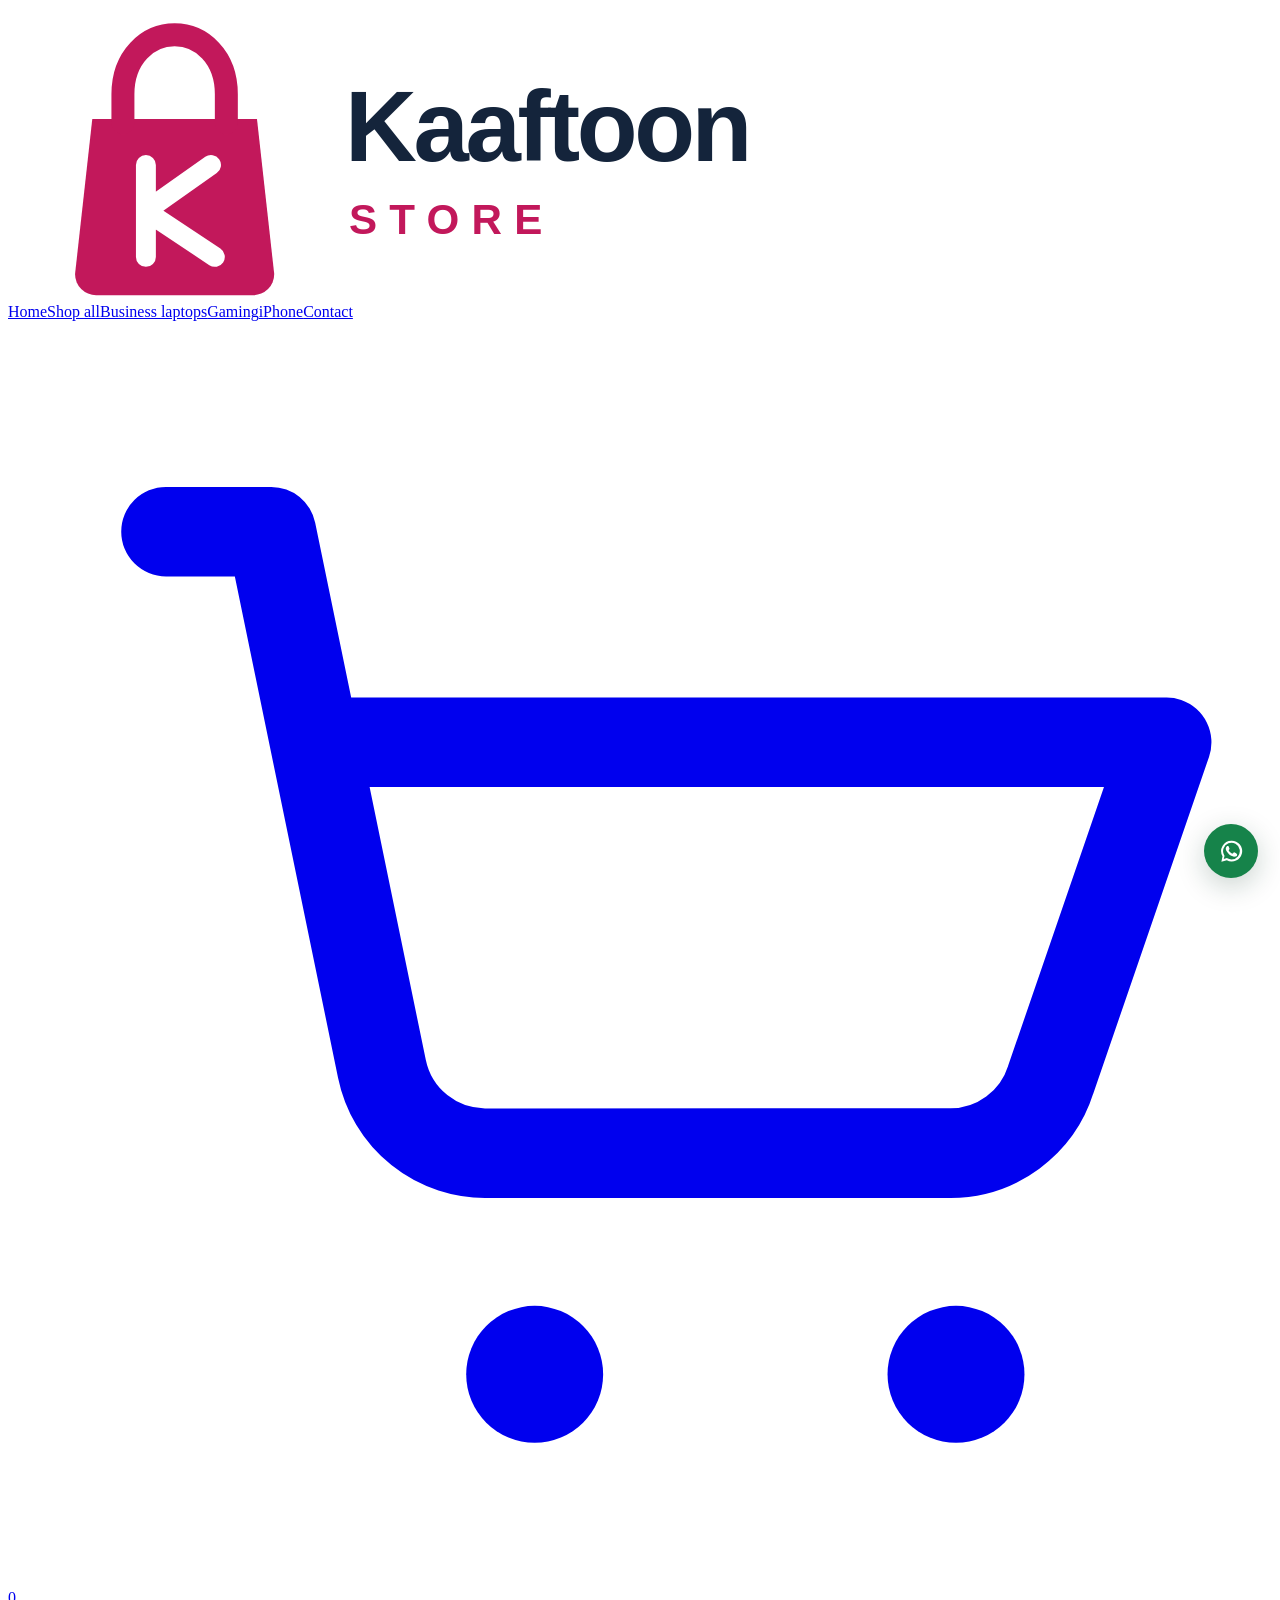
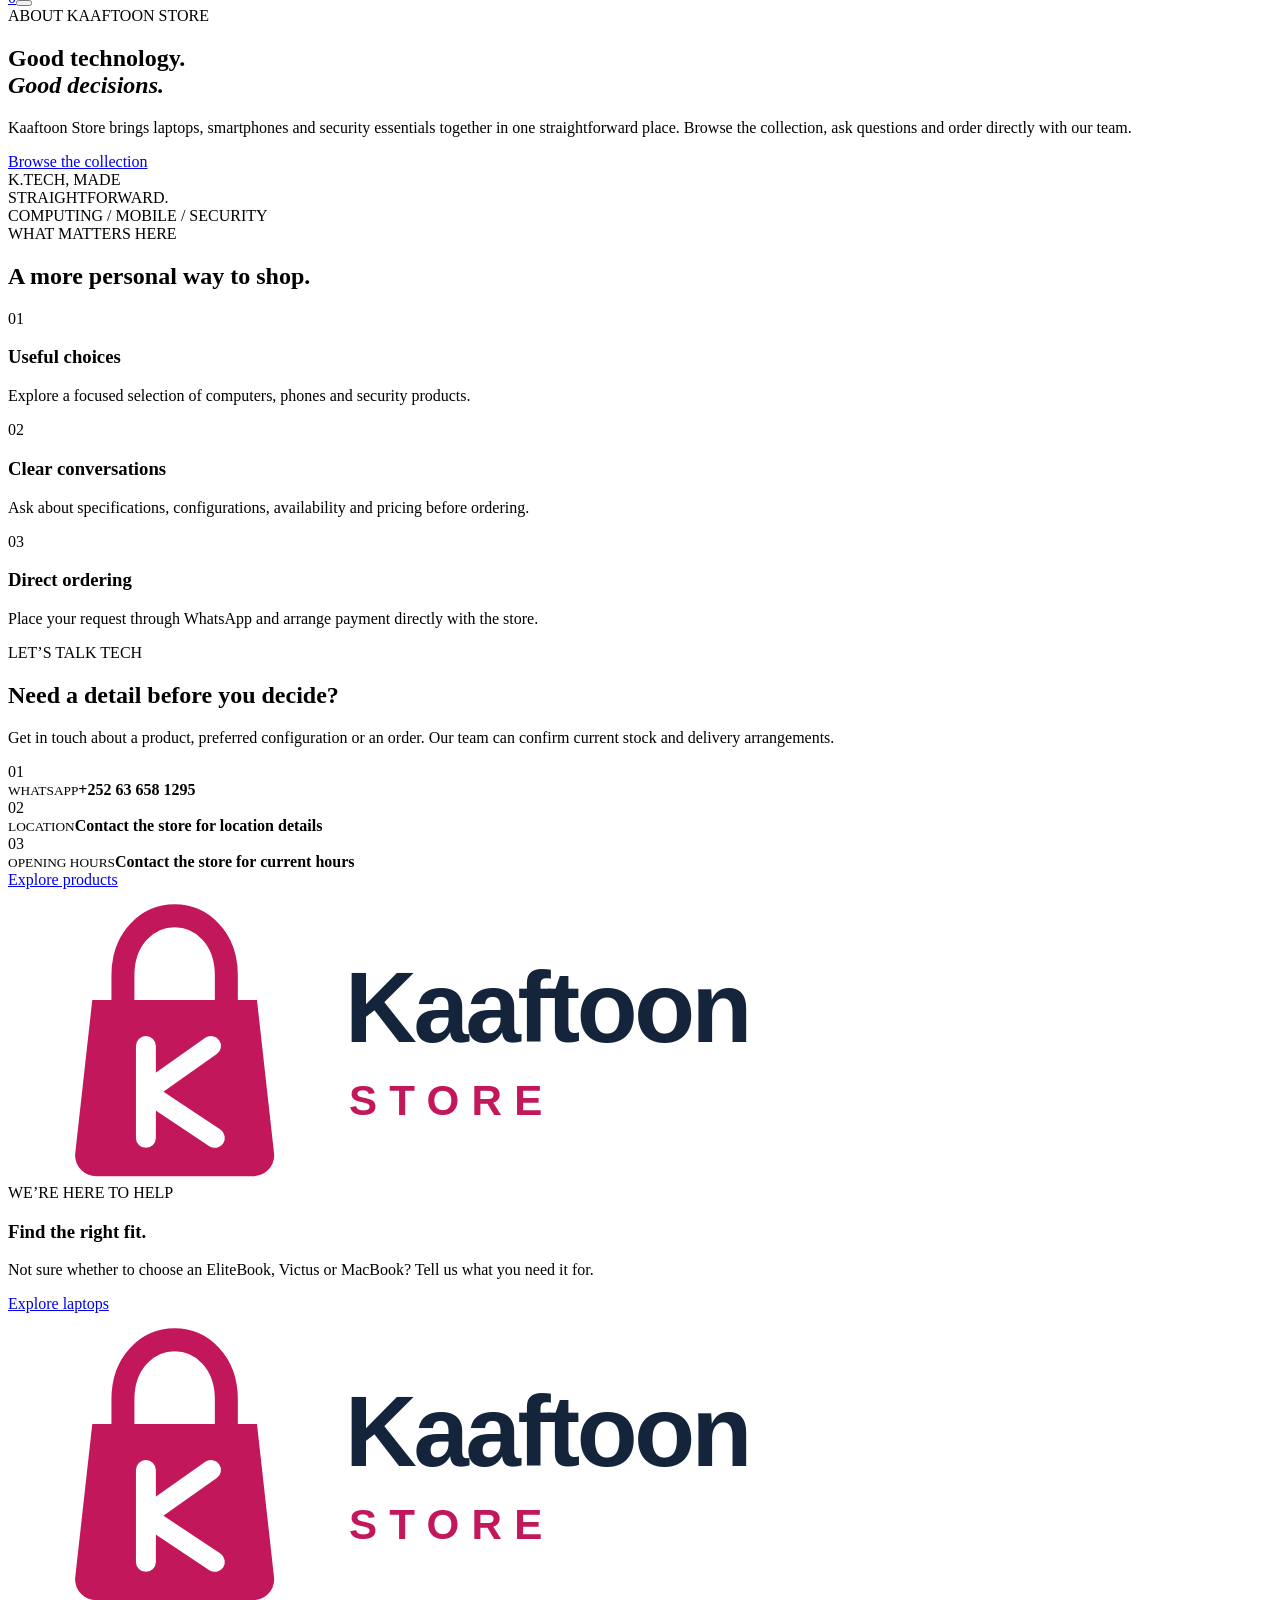
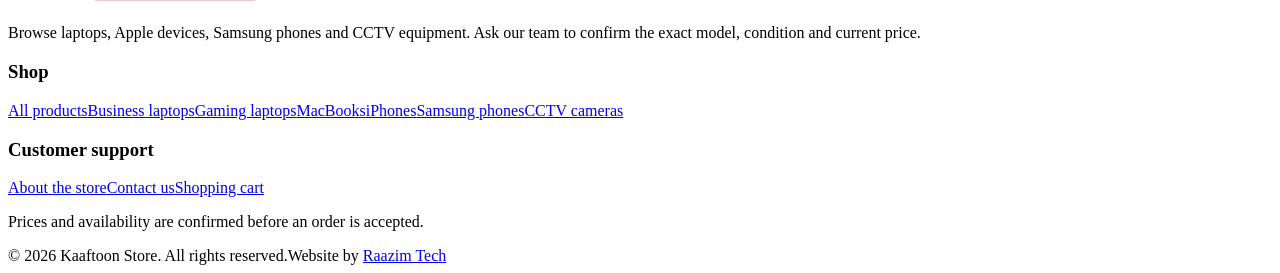
==== commit 50d81f3f: "Update store typography" ====
--- a/about.html
+++ b/about.html
@@ -6,7 +6,7 @@
 <link rel="canonical" href="https://raazimtech.github.io/kaaftoon-store/about.html">
 <meta property="og:type" content="website"><meta property="og:site_name" content="Kaaftoon Store"><meta property="og:title" content="About & Contact Kaaftoon Store | Somaliland"><meta property="og:description" content="Talk to Kaaftoon Store about electronics, configurations, availability and WhatsApp orders."><meta property="og:url" content="https://raazimtech.github.io/kaaftoon-store/about.html"><meta property="og:image" content="https://raazimtech.github.io/kaaftoon-store/assets/logo/kaaftoon-logo.svg">
 <meta name="theme-color" content="#C2185B"><link rel="icon" href="assets/logo/favicon.svg" type="image/svg+xml">
-<link href="https://fonts.googleapis.com/css2?family=DM+Sans:wght@400;500;600;700&family=Manrope:wght@500;600;700;800&display=swap" rel="stylesheet">
+<link href="https://fonts.googleapis.com/css2?family=Inter:wght@400;500;600;700;800&family=Plus+Jakarta+Sans:wght@500;600;700;800&display=swap" rel="stylesheet>
 <link rel="stylesheet" href="css/styles.css"><link rel="stylesheet" href="css/responsive.css">
 </head><body data-page="about">
 <div id="site-header"></div>
--- a/css/styles.css
+++ b/css/styles.css
@@ -113,3 +113,46 @@
 @media(max-width:1100px){.main-nav{gap:13px;font-size:11px}.product-grid,.catalog-results .product-grid{grid-template-columns:repeat(3,minmax(0,1fr))}.cart-layout{grid-template-columns:minmax(0,1fr) 300px}.cart-item{grid-template-columns:95px minmax(0,1fr)}.cart-item-image{width:95px;height:95px}.cart-item-price{grid-column:2;text-align:left}}
 @media(max-width:760px){.site-header{height:70px}.header-inner{gap:12px}.brand img{width:165px}.main-nav{display:none;position:absolute;top:70px;left:0;right:0;background:#fff;border-bottom:1px solid var(--line);padding:12px 22px 20px;flex-direction:column;align-items:stretch;gap:0;box-shadow:0 12px 25px rgba(20,36,59,.08)}.main-nav.open{display:flex}.main-nav a{padding:12px 0}.main-nav a.active:after{display:none}.menu-toggle{display:grid}.store-hero{grid-template-columns:1fr;gap:28px;padding-top:38px;padding-bottom:45px}.store-hero-copy h1{font-size:43px}.store-hero-product{min-height:300px}.store-hero-product img{height:245px}.category-grid{grid-template-columns:repeat(2,minmax(0,1fr))}.category-card{height:132px}.category-card img{width:82px;height:92px}.product-grid,.catalog-results .product-grid{grid-template-columns:repeat(2,minmax(0,1fr));gap:17px 11px}.product-image,.catalog-results .product-image{height:165px}.product-info{padding:10px}.product-info h3{font-size:12px;min-height:36px}.product-description{font-size:9px;min-height:62px}.product-bottom{align-items:flex-start;flex-direction:column;gap:6px}.image-credit{font-size:7px;margin-inline:9px}.service-grid{grid-template-columns:1fr;gap:25px}.service-grid h2{font-size:30px}.cart-layout{grid-template-columns:1fr}.cart-summary{position:static;order:2}.cart-item{grid-template-columns:82px minmax(0,1fr);gap:12px}.cart-item-image{width:82px;height:82px}.cart-item-price{grid-column:2;text-align:left}.cart-item-outdated{grid-template-columns:82px 1fr}.cart-item-no-image{height:82px}.cart-actions-bottom{padding-bottom:25px}.product-detail-layout{grid-template-columns:1fr;gap:24px}.detail-gallery{min-height:300px}.detail-gallery img{height:280px}.detail-copy h1{font-size:30px}.detail-actions{flex-direction:column}.detail-actions .btn{width:100%}.floating-whatsapp{right:14px;bottom:14px;width:50px;height:50px}.floating-whatsapp svg{width:25px;height:25px}.footer-main{gap:25px 18px}}
 @media(max-width:390px){.wrap{width:calc(100% - 26px)}.store-hero-copy h1{font-size:37px}.store-hero-product{padding:18px;min-height:260px}.store-hero-product img{height:205px}.category-card{padding:10px}.category-card img{width:65px;height:75px}.category-card h3{font-size:13px}.product-image,.catalog-results .product-image{height:140px}.product-info{padding:8px}.product-info h3{font-size:11px}.cart-item{grid-template-columns:68px minmax(0,1fr)}.cart-item-image{width:68px;height:68px}.cart-item-actions{gap:9px}.cart-item-actions .quantity-control button{min-width:28px}.brand img{width:148px}.header-actions{gap:4px}}
+
+
+.checkout-product{display:grid;grid-template-columns:58px minmax(0,1fr) auto;gap:11px;align-items:center}
+.checkout-product>img{width:58px;height:58px;object-fit:contain;background:#fff;border:1px solid var(--line);padding:4px}
+.checkout-product-copy{display:flex;flex-direction:column;gap:3px;min-width:0}
+.checkout-product-copy strong{font-size:10px;color:var(--navy)}
+.checkout-product-copy span,.checkout-product-copy small{font-size:9px;color:var(--muted);overflow-wrap:anywhere}
+.checkout-product .checkout-price{font-size:9px;color:var(--muted);white-space:nowrap}
+
+
+/* Kaaftoon Store usability refinement */
+:root{--font-body:"Inter",system-ui,-apple-system,BlinkMacSystemFont,"Segoe UI",sans-serif;--font-display:"Plus Jakarta Sans","Inter",sans-serif}
+html{scroll-padding-top:90px;scroll-behavior:smooth}
+body{font-family:var(--font-body);font-size:15px;line-height:1.55;-webkit-font-smoothing:antialiased;text-rendering:optimizeLegibility}
+h1,h2,h3,.hero-float-card strong,.about-art-k{font-family:var(--font-display)}
+button,input,select,textarea{font-family:var(--font-body)}
+.product-card{min-width:0;border:1px solid #E6EAF0;border-radius:12px;overflow:hidden;background:#fff;box-shadow:0 2px 10px rgba(18,34,56,.035)}
+.product-card:hover{transform:translateY(-3px);box-shadow:0 14px 32px rgba(18,34,56,.09)}
+.product-image,.catalog-results .product-image{height:270px;margin:0;padding:22px 24px;background:#F7F8FA;display:flex;align-items:center;justify-content:center;position:relative;overflow:hidden;border-radius:0}
+.product-image img{display:block;width:100%;height:100%;max-width:100%;max-height:100%;object-fit:contain;object-position:center;mix-blend-mode:normal;transition:transform .25s ease}
+.product-card:hover .product-image img{transform:scale(1.025)}
+.product-tag{z-index:2;top:14px;left:14px;border-radius:4px;padding:6px 9px}
+.product-info{padding:17px 18px 18px;gap:0}
+.product-category{font-size:10px;letter-spacing:.08em}
+.product-info h3{font-size:15px;line-height:1.4;min-height:0;margin:7px 0 8px;overflow-wrap:anywhere}
+.product-description{font-size:11px;line-height:1.65;min-height:0;margin:0 0 16px;color:#657184}
+.product-bottom{margin-top:auto;padding-top:13px;gap:10px;flex-wrap:wrap}
+.price-note{font-size:10px}
+.product-link{font-size:11px}
+.image-credit{display:none}
+.category-card{border-radius:10px;min-width:0}
+.category-card img{object-fit:contain;max-width:45%;max-height:120px}
+.store-hero-product{border-radius:14px}
+.store-hero-product img{object-fit:contain;object-position:center;width:100%;max-width:100%;height:350px}
+.detail-gallery{border-radius:14px;overflow:hidden;padding:24px}
+.detail-gallery img{width:100%;max-width:100%;height:450px;object-fit:contain;object-position:center;mix-blend-mode:normal}
+.detail-copy h1{overflow-wrap:anywhere}
+.btn,.filter-toggle,.sort-control select,.option-pill,.quantity-control button{transition:background-color .18s ease,border-color .18s ease,color .18s ease,transform .18s ease}
+.btn:active,.option-pill:active{transform:scale(.98)}
+.catalog-search input{min-height:44px}
+.catalog-search:focus-within,.home-search>div:focus-within{border-color:var(--pink);box-shadow:0 0 0 3px rgba(194,24,91,.09)}
+.filter-chip{cursor:pointer}
+.cart-item-image img,.checkout-product>img{object-fit:contain;mix-blend-mode:normal}
--- a/css/responsive.css
+++ b/css/responsive.css
@@ -9,3 +9,119 @@
 @media(max-width:680px){.floating-whatsapp{right:14px;bottom:14px;padding:13px;border-radius:50%;width:50px;height:50px;justify-content:center}.floating-whatsapp-label{display:none}.main-nav{max-height:calc(100dvh - 68px);overflow:auto}.btn{min-height:44px}.header-icon{min-width:44px;min-height:44px}.detail-actions .btn{width:100%}}
 @media(max-width:360px){.wrap{width:calc(100% - 24px)}.hero-copy h1{font-size:39px}.category-grid{grid-template-columns:1fr}.category-card{height:112px}.product-image,.catalog-results .product-image{height:132px}.product-info h3{overflow-wrap:anywhere}.shop-toolbar .toolbar-actions{gap:8px}.sort-control{gap:5px}.cart-item{grid-template-columns:68px minmax(0,1fr)}.cart-item-image{width:68px;height:68px}}
 @media(prefers-reduced-motion:reduce){html{scroll-behavior:auto}*,*::before,*::after{animation-duration:.01ms!important;animation-iteration-count:1!important;transition-duration:.01ms!important}}
+
+/* Final overrides for the updated circular contact control and mobile store layout */
+.floating-whatsapp{width:54px;height:54px;padding:0;border-radius:50%;display:grid;place-items:center;gap:0}
+.floating-whatsapp svg{width:27px;height:27px}
+.floating-whatsapp>span:first-child{font-size:0}
+.whatsapp-tooltip{position:absolute;right:65px;top:50%;transform:translateY(-50%);background:#14243B;color:#fff;border-radius:4px;padding:8px 11px;font-size:10px;white-space:nowrap;opacity:0;pointer-events:none}
+.floating-whatsapp:hover .whatsapp-tooltip,.floating-whatsapp:focus-visible .whatsapp-tooltip{opacity:1}
+@media(max-width:760px){.floating-whatsapp{right:14px;bottom:14px;width:50px;height:50px;padding:0;border-radius:50%}.floating-whatsapp svg{width:25px;height:25px}.checkout-product{grid-template-columns:50px minmax(0,1fr)}.checkout-product>img{width:50px;height:50px}.checkout-product .checkout-price{grid-column:2;text-align:left}}
+@media(max-width:390px){.cart-item-price{grid-column:2}.cart-item-options{font-size:8px}.checkout-product{gap:8px}}
+
+
+/* Responsive layout: larger, complete product photography and no cramped mobile cards */
+@media(max-width:1100px){
+ .product-grid,.catalog-results .product-grid{grid-template-columns:repeat(3,minmax(0,1fr))}
+ .product-image,.catalog-results .product-image{height:245px}
+}
+@media(max-width:760px){
+ .wrap{width:calc(100% - 32px)}
+ .site-header{height:68px}
+ .header-inner{gap:10px}
+ .brand img{width:158px}
+ .main-nav{top:68px;padding:12px 22px 20px}
+ .store-hero{padding-top:30px;gap:22px}
+ .store-hero-copy h1{font-size:clamp(34px,8vw,44px);line-height:1.08}
+ .store-hero-product{min-height:300px;padding:22px}
+ .store-hero-product img{height:245px;margin:12px auto 0}
+ .section-space{padding:56px 0}
+ .category-grid{grid-template-columns:repeat(2,minmax(0,1fr));gap:12px}
+ .category-card{height:142px;padding:13px;gap:8px}
+ .category-card h3{font-size:15px;line-height:1.25}
+ .category-card img{width:42%;height:100px;max-width:42%}
+ .product-grid,.catalog-results .product-grid{grid-template-columns:repeat(2,minmax(0,1fr));gap:16px}
+ .product-image,.catalog-results .product-image{height:205px;padding:15px}
+ .product-info{padding:13px}
+ .product-info h3{font-size:13px;min-height:0}
+ .product-description{font-size:10px;min-height:0}
+ .product-bottom{align-items:center;flex-direction:row}
+ .shop-layout{display:block}
+ .filter-panel{display:none;position:fixed;z-index:110;inset:0 0 0 auto;width:min(390px,90vw);height:100dvh;padding:24px 22px 34px;border:0;border-radius:16px 0 0 16px;overflow-y:auto;overscroll-behavior:contain;box-shadow:-18px 0 50px rgba(15,28,45,.18)}
+ .filter-panel.open{display:block}
+ body.filter-open{overflow:hidden}
+ body.filter-open:after{content:"";position:fixed;inset:0;background:rgba(13,25,42,.42);z-index:105}
+ .filter-top{position:sticky;top:-24px;background:#fff;padding:12px 0;z-index:2}
+ .filter-top h2{margin:0}
+ .filter-toggle{min-height:42px;padding:0 14px;border:1px solid var(--line);border-radius:7px}
+ .filter-option{min-height:40px;font-size:13px}
+ .filter-option input{width:17px;height:17px}
+ .catalog-search{max-width:none;border:1px solid var(--line);border-radius:7px;padding:0 12px}
+ .catalog-search input{font-size:13px}
+ .sort-control select{min-height:42px}
+ .detail-gallery{min-height:300px;padding:18px}
+ .detail-gallery img{height:320px}
+ .detail-copy{padding:0}
+ .cart-layout,.checkout-layout{grid-template-columns:minmax(0,1fr)}
+ .cart-summary,.checkout-summary{position:static}
+ .cart-item{grid-template-columns:90px minmax(0,1fr);gap:13px}
+ .cart-item-image{width:90px;height:90px}
+ .footer-main{grid-template-columns:1fr 1fr}
+}
+@media(max-width:520px){
+ .wrap{width:calc(100% - 28px)}
+ .brand img{width:145px}
+ .header-actions{gap:2px}
+ .header-icon{min-width:42px;min-height:42px}
+ .store-hero-copy h1{font-size:36px}
+ .store-hero-copy>p{font-size:13px}
+ .store-hero-actions{gap:9px}
+ .store-hero-actions .btn{flex:1;padding:13px 12px;font-size:11px}
+ .home-search>div{min-height:48px}
+ .category-grid{grid-template-columns:1fr}
+ .category-card{height:130px;padding:15px 17px}
+ .category-card img{width:35%;height:105px}
+ .section-heading{gap:12px}
+ .section-heading h2{font-size:29px}
+ .section-heading>.text-link{font-size:10px}
+ .product-grid,.catalog-results .product-grid{grid-template-columns:1fr;gap:17px}
+ .product-card{display:grid;grid-template-columns:minmax(0,44%) minmax(0,56%);align-items:stretch;min-height:220px}
+ .product-image,.catalog-results .product-image{height:auto;min-height:220px;margin:0;padding:16px;background:#F7F8FA}
+ .product-image img{width:100%;height:100%;object-fit:contain}
+ .product-info{padding:17px 15px;justify-content:center}
+ .product-info h3{font-size:14px;line-height:1.35}
+ .product-description{font-size:10px;line-height:1.5;margin-bottom:12px;display:-webkit-box;-webkit-line-clamp:4;-webkit-box-orient:vertical;overflow:hidden}
+ .product-bottom{align-items:flex-start;flex-direction:column;gap:8px;padding-top:10px}
+ .price-note{font-size:9px}
+ .product-link{font-size:10px}
+ .page-title-row h1{font-size:32px}
+ .shop-toolbar{gap:10px}
+ .toolbar-actions{width:100%;gap:8px}
+ .sort-control{margin-left:auto}
+ .sort-control span{font-size:10px}
+ .sort-control select{max-width:125px;font-size:11px}
+ .catalog-results .product-grid .product-card{min-height:210px}
+ .detail-gallery img{height:270px}
+ .detail-copy h1{font-size:28px}
+ .detail-actions{gap:9px}
+ .detail-actions .btn{min-height:48px}
+ .cart-item{grid-template-columns:76px minmax(0,1fr);gap:11px}
+ .cart-item-image{width:76px;height:76px}
+ .checkout-form{grid-template-columns:1fr}
+ .form-field.full{grid-column:auto}
+ .footer-main{grid-template-columns:1fr;gap:22px}
+ .footer-brand{grid-column:auto}
+ .floating-whatsapp{width:49px;height:49px;right:13px;bottom:13px}
+}
+@media(max-width:360px){
+ .wrap{width:calc(100% - 24px)}
+ .brand img{width:132px}
+ .product-card{grid-template-columns:40% 60%;min-height:205px}
+ .product-image,.catalog-results .product-image{min-height:205px;padding:10px}
+ .product-info{padding:12px 10px}
+ .product-info h3{font-size:12px}
+ .product-description{font-size:9px}
+ .store-hero-copy h1{font-size:32px}
+ .store-hero-actions .btn{font-size:10px;padding:12px 8px}
+}
+@media(prefers-reduced-motion:reduce){html{scroll-behavior:auto}*,*::before,*::after{transition-duration:.01ms!important;animation-duration:.01ms!important}}
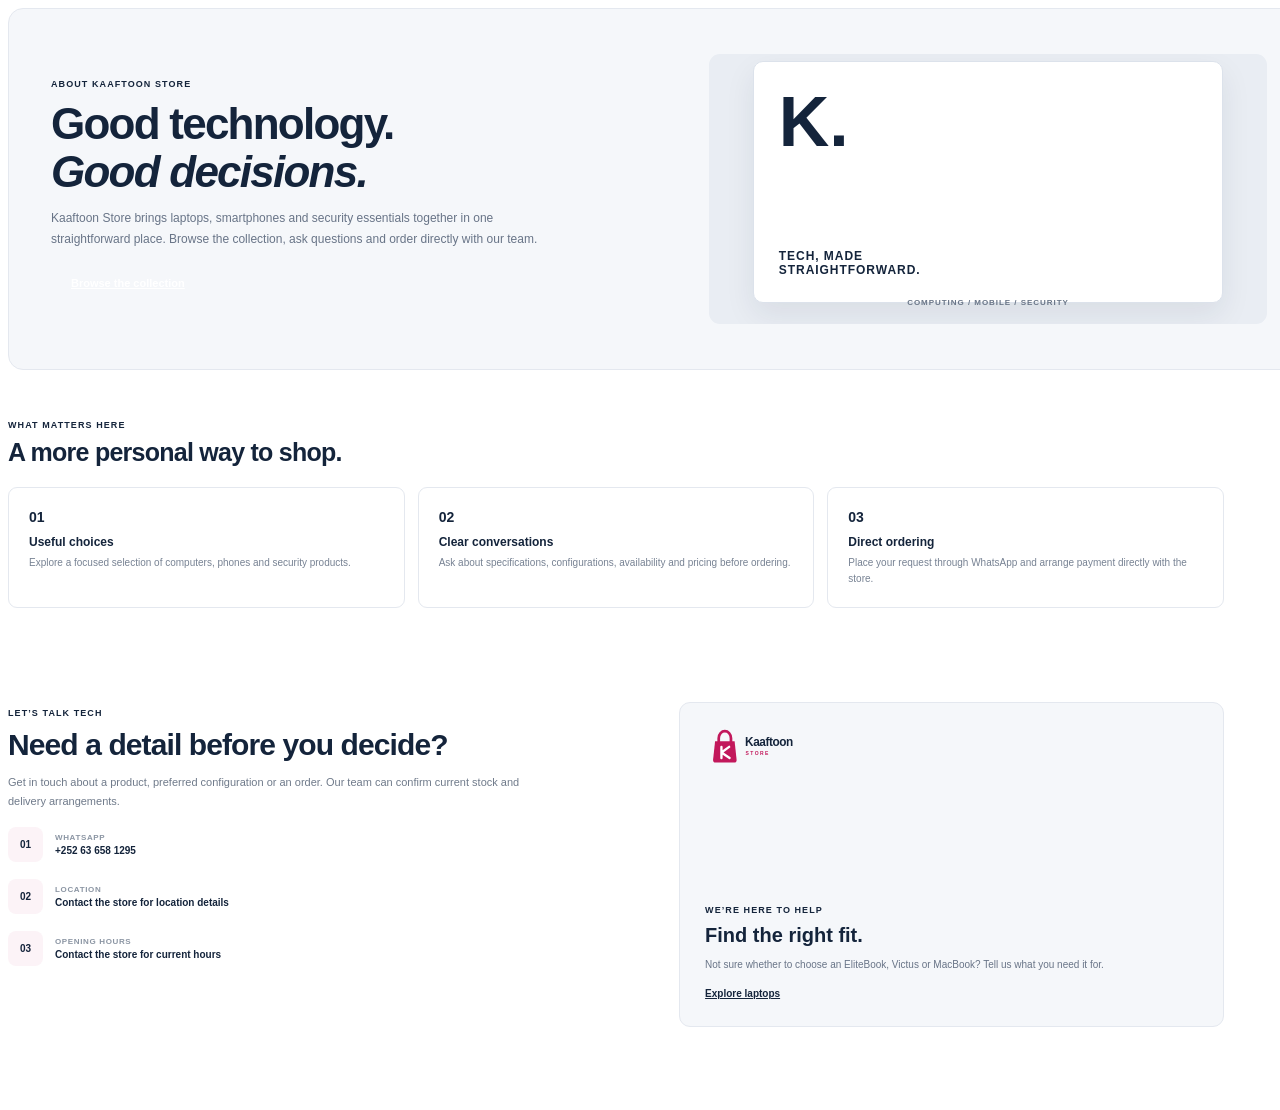
==== commit 08fde22d: "Apply reference-inspired storefront screens" ====
--- a/about.html
+++ b/about.html
@@ -7,7 +7,7 @@
 <meta property="og:type" content="website"><meta property="og:site_name" content="Kaaftoon Store"><meta property="og:title" content="About & Contact Kaaftoon Store | Somaliland"><meta property="og:description" content="Talk to Kaaftoon Store about electronics, configurations, availability and WhatsApp orders."><meta property="og:url" content="https://raazimtech.github.io/kaaftoon-store/about.html"><meta property="og:image" content="https://raazimtech.github.io/kaaftoon-store/assets/logo/kaaftoon-logo.svg">
 <meta name="theme-color" content="#C2185B"><link rel="icon" href="assets/logo/favicon.svg" type="image/svg+xml">
 <link href="https://fonts.googleapis.com/css2?family=Inter:wght@400;500;600;700;800&family=Plus+Jakarta+Sans:wght@500;600;700;800&display=swap" rel="stylesheet>
-<link rel="stylesheet" href="css/styles.css"><link rel="stylesheet" href="css/responsive.css">
+<link rel="stylesheet" href="./css/styles.css?v=20261103-1"><link rel="stylesheet" href="./css/responsive.css?v=20261103-1"><link rel="stylesheet" href="./css/showcase.css?v=20261103-2">
 </head><body data-page="about">
 <div id="site-header"></div>
 <main>
--- a/css/showcase.css
+++ b/css/showcase.css
@@ -0,0 +1,311 @@
+/* Kaaftoon Store — reference-led screen system. Brand colours remain unchanged. */
+:root{--store-ink:#14243B;--store-muted:#687487;--store-line:#E4E8EF;--store-panel:#F5F7FA;--store-white:#fff;--store-radius:14px}
+html{scroll-behavior:smooth;scroll-padding-top:140px}
+body{background:#fff;color:var(--store-ink);font-family:var(--font-body,Inter,Arial,sans-serif);padding-bottom:0}
+.wrap{width:min(1240px,calc(100% - 48px))}
+.store-announcement{min-height:28px;padding:6px 18px;display:flex;align-items:center;justify-content:center;gap:18px;background:var(--navy);color:#fff;font-size:10px;font-weight:600;letter-spacing:.02em;text-align:center}
+.store-announcement span+span{opacity:.78;font-weight:400}
+.site-header{position:sticky;top:0;z-index:90;height:auto;background:#fff;border-bottom:1px solid var(--store-line);box-shadow:0 4px 18px rgba(20,36,59,.035)}
+.header-inner{min-height:76px;display:grid;grid-template-columns:190px minmax(220px,1fr) 56px;align-items:center;gap:28px}
+.brand{display:flex;align-items:center;min-width:0}.brand img{width:174px;max-height:48px;object-fit:contain;object-position:left center}
+.header-search{height:44px;width:100%;max-width:590px;margin:auto;display:flex;align-items:center;border:1px solid #DDE3EC;border-radius:8px;background:#F8F9FB;overflow:hidden}
+.header-search:focus-within{border-color:var(--pink);box-shadow:0 0 0 3px rgba(194,24,91,.08)}
+.header-search input{height:100%;min-width:0;flex:1;padding:0 15px;border:0;outline:0;background:transparent;font-size:12px;color:var(--ink)}
+.header-search button{width:46px;height:100%;border:0;background:transparent;color:var(--navy);display:grid;place-items:center;cursor:pointer}
+.header-search button svg{width:19px;height:19px}
+.header-actions{display:flex;align-items:center;justify-content:flex-end;gap:8px}
+.header-icon{position:relative;width:44px;height:44px;display:grid;place-items:center;border:0;border-radius:9px;background:transparent;color:var(--navy);cursor:pointer}
+.header-icon svg{width:22px;height:22px}
+.cart-count{position:absolute;top:1px;right:0;min-width:17px;height:17px;padding:0 4px;border-radius:99px;background:var(--pink);color:#fff;font-size:9px;font-weight:800;display:grid;place-items:center}
+.header-navigation{border-top:1px solid #F0F2F5}
+.main-nav{min-height:43px;display:flex;align-items:center;justify-content:center;gap:clamp(20px,3vw,42px)}
+.main-nav a{position:relative;display:flex;align-items:center;min-height:43px;color:#475467;font-size:11px;font-weight:650;white-space:nowrap}
+.main-nav a:hover,.main-nav a.active{color:var(--pink)}
+.main-nav a.active:after{content:"";position:absolute;left:0;right:0;bottom:0;height:2px;background:var(--pink);border-radius:2px}
+.menu-toggle{display:none}
+.mobile-bottom-nav{display:none}
+.page-main{padding-top:22px;padding-bottom:76px}
+.breadcrumbs{display:flex;gap:9px;align-items:center;color:#8A94A3;font-size:10px;margin:0 0 23px}
+.breadcrumbs a{color:#687487}.breadcrumbs a:hover{color:var(--pink)}
+.section-space{padding:44px 0}
+.store-hero{width:min(1240px,calc(100% - 48px));min-height:330px;margin:30px auto 18px;padding:30px 42px;display:grid;grid-template-columns:minmax(0,1fr) minmax(360px,.92fr);gap:34px;align-items:center;background:var(--store-panel);border:1px solid #E8ECF2;border-radius:16px;overflow:hidden}
+.store-hero-copy{max-width:560px}
+.eyebrow{font-size:9px;letter-spacing:.12em;font-weight:800;color:var(--pink)}
+.store-hero-copy h1{max-width:560px;margin:12px 0 13px;font-family:var(--font-display);font-size:clamp(34px,4.1vw,54px);line-height:1.08;letter-spacing:-.045em;color:var(--navy)}
+.store-hero-copy h1 em{font-style:normal;color:var(--pink)}
+.store-hero-copy>p{max-width:500px;margin:0;color:#637084;font-size:13px;line-height:1.75}
+.store-hero-actions{display:flex;gap:10px;margin-top:22px}
+.btn{min-height:44px;padding:0 20px;border-radius:7px;font-size:11px;font-weight:750;display:inline-flex;align-items:center;justify-content:center}
+.btn-primary{background:var(--pink);border:1px solid var(--pink);color:#fff}
+.btn-primary:hover{background:var(--pink-dark);border-color:var(--pink-dark)}
+.btn-outline,.btn-secondary{background:#fff;border:1px solid #D7DDE7;color:var(--navy)}
+.home-search{margin-top:21px;max-width:440px}
+.home-search label{display:block;margin-bottom:7px;font-size:10px;font-weight:750;color:var(--navy)}
+.home-search>div{height:44px;display:flex;border:1px solid #DDE3EC;border-radius:7px;background:#fff;overflow:hidden}
+.home-search input{min-width:0;flex:1;padding:0 12px;border:0;outline:0;font-size:11px}
+.home-search button{padding:0 17px;border:0;background:var(--pink);color:#fff;font-size:10px;font-weight:750;cursor:pointer}
+.store-hero-note{margin-top:10px;color:#7C8796;font-size:9px}
+.store-hero-product{position:relative;min-height:270px;height:100%;padding:24px;display:flex;align-items:center;justify-content:center;background:#fff;border:1px solid #E4E9F1;border-radius:12px;overflow:hidden}
+.store-hero-product:before{content:"";position:absolute;width:280px;height:280px;border-radius:50%;background:#F3E7ED;right:-40px;top:-80px;opacity:.75}
+.store-hero-product img{position:relative;z-index:1;width:100%;height:245px;object-fit:contain;object-position:center}
+.hero-product-label{position:absolute;z-index:2;top:16px;left:17px;color:var(--pink);font-size:8px;letter-spacing:.12em;font-weight:800}
+.hero-product-caption{position:absolute;z-index:2;left:18px;right:18px;bottom:14px;padding:9px 12px;display:flex;justify-content:space-between;align-items:center;gap:10px;background:rgba(255,255,255,.94);border:1px solid #E7EAF0;border-radius:7px}
+.hero-product-caption strong{font-size:10px;color:var(--navy)}.hero-product-caption span{font-size:9px;color:var(--pink);font-weight:750}
+.section-heading{display:flex;justify-content:space-between;align-items:flex-end;gap:18px;margin-bottom:20px}
+.section-heading h2{margin:6px 0 0;color:var(--navy);font-family:var(--font-display);font-size:25px;letter-spacing:-.03em}
+.section-intro{margin:6px 0 0;color:var(--store-muted);font-size:11px}
+.text-link{color:var(--pink);font-size:10px;font-weight:750;white-space:nowrap}
+.text-link:hover{color:var(--pink-dark)}
+.category-section{padding:38px 0 48px}
+.category-grid{display:grid;grid-template-columns:repeat(6,minmax(0,1fr));gap:13px}
+.category-card{height:136px;padding:13px 12px;display:flex;flex-direction:column;align-items:center;justify-content:center;gap:7px;text-align:center;background:#fff;border:1px solid var(--store-line);border-radius:10px;transition:border-color .18s,transform .18s,box-shadow .18s}
+.category-card:hover{transform:translateY(-3px);border-color:#D7A1B8;box-shadow:0 10px 25px rgba(20,36,59,.07)}
+.category-card-copy{order:2;min-width:0}
+.category-card small{display:block;color:#8993A2;font-size:8px;line-height:1.3}
+.category-card h3{margin:3px 0;color:var(--navy);font-size:11px;font-weight:800}
+.category-count{color:var(--pink);font-size:8px;font-weight:700}
+.category-card img{order:1;width:100%;height:66px;max-width:100%;max-height:66px;object-fit:contain}
+.featured-section{padding:34px 0 48px;background:#FAFBFC}
+.product-grid,.catalog-results .product-grid{display:grid;grid-template-columns:repeat(4,minmax(0,1fr));gap:16px}
+.product-card{min-width:0;display:flex;flex-direction:column;border:1px solid #E4E8EF;border-radius:11px;overflow:hidden;background:#fff;box-shadow:0 2px 9px rgba(20,36,59,.025);transition:transform .18s,box-shadow .18s,border-color .18s}
+.product-card:hover{transform:translateY(-3px);border-color:#D8DDE6;box-shadow:0 12px 26px rgba(20,36,59,.08)}
+.product-image,.catalog-results .product-image{height:176px;margin:0;padding:16px;display:flex;align-items:center;justify-content:center;position:relative;background:#F6F8FA;overflow:hidden}
+.product-image img{width:100%;height:100%;max-width:100%;max-height:100%;object-fit:contain;object-position:center;mix-blend-mode:normal}
+.product-tag{position:absolute;top:10px;left:10px;z-index:2;padding:5px 7px;border-radius:4px;background:#fff;color:var(--pink);font-size:7px;font-weight:800;letter-spacing:.04em}
+.product-info{min-height:158px;flex:1;padding:13px 14px 14px;display:flex;flex-direction:column;gap:0}
+.product-category{color:#8A94A3;font-size:8px;font-weight:750;letter-spacing:.06em;text-transform:uppercase}
+.product-info h3{margin:6px 0 5px;color:var(--navy);font-family:var(--font-display);font-size:12px;line-height:1.35;font-weight:800}
+.product-info h3 a:hover{color:var(--pink)}
+.product-description{margin:0;color:#778293;font-size:9px;line-height:1.55;min-height:42px}
+.product-bottom{margin-top:auto;padding-top:10px;display:flex;align-items:center;justify-content:space-between;gap:8px}
+.price-note{color:#657184;font-size:8px;font-weight:700}
+.product-link{color:var(--pink);font-size:9px;font-weight:800}
+.card-add-button{width:100%;min-height:33px;margin-top:11px;border:1px solid var(--pink);border-radius:6px;background:#fff;color:var(--pink);font-size:9px;font-weight:800;cursor:pointer;transition:background .16s,color .16s}
+.card-add-button:hover,.card-add-button.added{background:var(--pink);color:#fff}
+.store-promo-banner{width:min(1240px,calc(100% - 48px));min-height:145px;margin:36px auto;padding:25px 34px;display:flex;align-items:center;justify-content:space-between;gap:25px;background:var(--navy);border-radius:13px;color:#fff;overflow:hidden}
+.store-promo-banner .promo-copy{max-width:610px}
+.store-promo-banner .eyebrow{color:#F4B9D0}
+.store-promo-banner h2{margin:7px 0;color:#fff;font-family:var(--font-display);font-size:25px;letter-spacing:-.03em}
+.store-promo-banner p{margin:0;color:#D6DCE5;font-size:11px;line-height:1.6}
+.store-promo-banner .btn{flex:none;background:var(--pink);color:#fff;border-color:var(--pink)}
+.store-service-section{padding:40px 0 58px}
+.service-grid{display:block}
+.service-grid>div:first-child{max-width:650px;margin-bottom:22px}
+.service-grid h2{margin:7px 0;color:var(--navy);font-family:var(--font-display);font-size:27px;letter-spacing:-.03em}
+.service-grid p{max-width:650px;color:var(--store-muted);font-size:11px;line-height:1.7}
+.service-points{display:grid;grid-template-columns:repeat(4,minmax(0,1fr));gap:12px}
+.service-points>div{min-height:115px;padding:17px;border:1px solid var(--store-line);border-radius:10px;background:#fff;display:flex;flex-direction:column;justify-content:space-between}
+.service-points strong{color:var(--pink);font-size:17px}
+.service-points span{color:var(--navy);font-size:11px;font-weight:750}
+.site-footer{padding:38px 0 18px;background:#F5F7FA;border-top:1px solid var(--store-line)}
+.footer-main{display:grid;grid-template-columns:1.5fr 1fr 1fr;gap:40px;padding-bottom:28px}
+.footer-brand img{width:160px;max-height:48px;object-fit:contain;object-position:left}
+.footer-brand p,.footer-column p{max-width:330px;color:#778293;font-size:10px;line-height:1.7}
+.footer-column{display:flex;flex-direction:column;gap:9px}
+.footer-column h3{margin:0 0 4px;color:var(--navy);font-size:11px}
+.footer-column a{color:#6C7787;font-size:10px}.footer-column a:hover{color:var(--pink)}
+.footer-bottom{padding-top:15px;border-top:1px solid #E0E5EC;display:flex;justify-content:space-between;gap:12px;color:#8A94A3;font-size:9px}
+.footer-bottom a{color:var(--pink);font-weight:750}
+.page-title-row{display:flex;align-items:flex-end;justify-content:space-between;gap:20px;margin:12px 0 24px}
+.page-title-row h1{margin:5px 0;color:var(--navy);font-family:var(--font-display);font-size:30px;letter-spacing:-.04em}
+.page-title-row p{margin:5px 0 0;color:var(--store-muted);font-size:11px}
+.catalog-count{color:#7D8796;font-size:10px;font-weight:700}
+.shop-toolbar{display:grid;grid-template-columns:minmax(0,1fr) auto;gap:14px;align-items:center;margin-bottom:18px}
+.catalog-search{height:44px;max-width:none;display:flex;align-items:center;padding:0 12px;border:1px solid var(--store-line);border-radius:7px;background:#fff}
+.catalog-search input{min-width:0;flex:1;border:0;outline:0;font-size:11px}
+.catalog-search kbd{padding:4px 6px;border:1px solid #E2E6EC;border-radius:4px;color:#8B95A3;font-size:8px}
+.toolbar-actions{display:flex;align-items:center;gap:10px}
+.filter-toggle{height:42px;padding:0 15px;border:1px solid var(--store-line);border-radius:7px;background:#fff;color:var(--navy);font-size:10px;font-weight:750}
+.sort-control{display:flex;align-items:center;gap:7px;color:#7C8795;font-size:9px}
+.sort-control select{height:42px;padding:0 28px 0 10px;border:1px solid var(--store-line);border-radius:7px;background:#fff;color:var(--navy);font-size:10px}
+.shop-layout{display:grid;grid-template-columns:205px minmax(0,1fr);gap:22px;align-items:start}
+.filter-panel{padding:17px;border:1px solid var(--store-line);border-radius:10px;background:#fff}
+.filter-top{display:flex;align-items:center;justify-content:space-between;padding-bottom:14px;border-bottom:1px solid #EDF0F4}
+.filter-top h2{margin:0;color:var(--navy);font-size:14px}
+.text-button{border:0;background:transparent;color:var(--pink);font-size:9px;font-weight:750;cursor:pointer}
+.filter-group{padding:15px 0;border-bottom:1px solid #EDF0F4}
+.filter-group h3{margin:0 0 11px;color:var(--navy);font-size:10px}
+.filter-options{display:grid;gap:10px}
+.filter-option{display:flex;align-items:center;gap:8px;color:#687487;font-size:10px;cursor:pointer}
+.filter-option input{accent-color:var(--pink);width:13px;height:13px;margin:0}
+.filter-note{margin-top:14px;padding:10px;border-radius:7px;background:#FAF3F6;display:flex;gap:8px}
+.filter-note p{margin:0;color:#8A5A70;font-size:8px;line-height:1.5}
+.filter-note-mark{color:var(--pink);font-weight:800}
+.applied-filters{display:flex;flex-wrap:wrap;gap:7px;margin-bottom:12px}
+.filter-chip{padding:6px 9px;border:1px solid #E8D1DC;border-radius:20px;background:#FCF5F8;color:var(--pink);font-size:9px}
+.empty-state{padding:50px 20px;text-align:center;border:1px dashed #DDE3EC;border-radius:10px}
+.product-detail-layout{display:grid;grid-template-columns:minmax(0,1.1fr) minmax(360px,.9fr);gap:38px;align-items:start}
+.detail-gallery{position:relative;min-height:500px;padding:30px;display:flex;align-items:center;justify-content:center;background:#F5F7FA;border:1px solid var(--store-line);border-radius:12px;overflow:hidden}
+.detail-gallery img{width:100%;height:430px;object-fit:contain;object-position:center}
+.detail-copy{padding:10px 0}
+.detail-copy h1{margin:8px 0 12px;color:var(--navy);font-family:var(--font-display);font-size:34px;line-height:1.15;letter-spacing:-.04em}
+.detail-copy>.product-description{min-height:0;margin:0 0 17px;color:#687487;font-size:12px;line-height:1.7}
+.detail-note{margin:15px 0;padding:12px 14px;border:1px solid #E9D6DF;border-radius:7px;background:#FCF6F9;color:#82556A;font-size:10px;line-height:1.6}
+.option-group{margin:18px 0}.option-group>label,.quantity-label{display:block;margin-bottom:8px;color:var(--navy);font-size:10px;font-weight:800}
+.option-pills{display:flex;flex-wrap:wrap;gap:8px}
+.option-pill{min-height:36px;padding:0 12px;border:1px solid #DDE3EC;border-radius:6px;background:#fff;color:#5D6878;font-size:10px}
+.option-pill.selected{border-color:var(--pink);background:#FCF3F7;color:var(--pink);font-weight:800}
+.quantity-row{display:flex;align-items:center;justify-content:space-between;margin:20px 0}
+.quantity-row .quantity-label{margin:0}
+.quantity-control{display:flex;align-items:center;border:1px solid #DDE3EC;border-radius:6px;overflow:hidden}
+.quantity-control button{width:34px;height:34px;border:0;background:#F8F9FB;color:var(--navy);font-size:17px;cursor:pointer}
+.quantity-control span{min-width:38px;text-align:center;font-size:11px;font-weight:750}
+.detail-actions{display:grid;grid-template-columns:1fr 1fr;gap:10px}
+.detail-actions .btn{width:100%}
+.spec-list{margin-top:22px;border-top:1px solid var(--store-line)}
+.spec-row{padding:10px 0;display:flex;justify-content:space-between;gap:18px;border-bottom:1px solid #EDF0F4;font-size:10px}
+.spec-row span{color:#8791A0}.spec-row strong{color:var(--navy);text-align:right}
+.product-confirmation{margin-top:15px;color:#7A8594;font-size:9px;line-height:1.6}
+.product-image-attribution{margin:9px 0;color:#8993A2;font-size:8px}
+.product-image-attribution a{color:var(--pink)}
+.related-section{padding-top:44px}
+.cart-layout,.checkout-layout{display:grid;grid-template-columns:minmax(0,1fr) 340px;gap:22px;align-items:start}
+.cart-items-column,.cart-summary,.checkout-form,.checkout-summary{border:1px solid var(--store-line);border-radius:10px;background:#fff}
+.cart-items-column{padding:20px}
+.cart-list-heading{display:flex;justify-content:space-between;align-items:center;margin-bottom:15px}
+.cart-list-heading h2,.cart-summary h2,.checkout-summary h2{margin:0;color:var(--navy);font-size:16px}
+.cart-list-heading span{color:#8A94A3;font-size:9px}
+.cart-items{display:grid;gap:0}
+.cart-item{padding:16px 0;display:grid;grid-template-columns:92px minmax(0,1fr) 145px;gap:16px;align-items:center;border-bottom:1px solid #EDF0F4}
+.cart-item:first-child{padding-top:0}
+.cart-item-image{width:92px;height:92px;padding:8px;display:grid;place-items:center;background:#F5F7FA;border:1px solid #E8ECF2;border-radius:8px}
+.cart-item-image img{width:100%;height:100%;object-fit:contain}
+.cart-item-main h3{margin:5px 0;color:var(--navy);font-size:12px}
+.cart-item-options{display:flex;flex-wrap:wrap;gap:7px;color:#7C8795;font-size:9px}
+.cart-item-actions{margin-top:10px;display:flex;align-items:center;gap:14px}
+.remove-item{border:0;background:transparent;color:var(--pink);font-size:9px;font-weight:750;cursor:pointer}
+.cart-item-price{text-align:right}.cart-item-price strong{color:var(--navy);font-size:10px}.cart-item-price span{display:block;margin-top:4px;color:#8A94A3;font-size:8px}
+.cart-actions-bottom{padding-top:16px;display:flex;justify-content:space-between;font-size:10px}
+.cart-actions-bottom a{color:var(--pink);font-weight:750}.cart-actions-bottom button{border:0;background:none;color:#8A5A70;font-size:9px;cursor:pointer}
+.cart-summary,.checkout-summary{position:sticky;top:140px;padding:20px}
+.summary-kicker{color:var(--pink);font-size:8px;font-weight:800;letter-spacing:.1em}
+.cart-summary h2,.checkout-summary h2{margin:6px 0 17px}
+.summary-row,.summary-total{padding:12px 0;display:flex;justify-content:space-between;gap:12px;border-bottom:1px solid #EDF0F4;color:#6D7888;font-size:10px}
+.summary-row strong,.summary-total strong{color:var(--navy)}
+.summary-total{margin-top:5px;border-bottom:0;color:var(--navy);font-weight:800}
+.summary-total strong{font-size:14px}
+.cart-summary .btn,.checkout-summary .btn{width:100%;margin-top:13px}
+.checkout-form{padding:21px;display:grid;grid-template-columns:1fr 1fr;gap:16px}
+.form-field{min-width:0;display:flex;flex-direction:column;gap:7px}
+.form-field.full{grid-column:1/-1}
+.form-field label{color:var(--navy);font-size:10px;font-weight:750}
+.form-field input,.form-field textarea{width:100%;min-height:43px;padding:11px 12px;border:1px solid #DDE3EC;border-radius:6px;outline:0;background:#fff;font:inherit;font-size:10px}
+.form-field textarea{min-height:92px;resize:vertical}
+.form-field input:focus,.form-field textarea:focus{border-color:var(--pink);box-shadow:0 0 0 3px rgba(194,24,91,.08)}
+.checkout-product{padding:10px 0;display:grid;grid-template-columns:58px minmax(0,1fr) auto;gap:10px;align-items:center;border-bottom:1px solid #EDF0F4}
+.checkout-product>img{width:58px;height:58px;object-fit:contain;background:#F5F7FA;border:1px solid var(--store-line);border-radius:6px;padding:5px}
+.checkout-product-copy{display:flex;flex-direction:column;gap:4px;min-width:0}
+.checkout-product-copy strong{color:var(--navy);font-size:9px}.checkout-product-copy span,.checkout-product-copy small{color:#7C8795;font-size:8px;overflow-wrap:anywhere}
+.checkout-product .checkout-price{color:#687487;font-size:8px;white-space:nowrap}
+.checkout-hint,.price-note{color:#7A8594;font-size:9px;line-height:1.6}
+.checkout-hint{margin:15px 0}
+.about-hero{width:min(1240px,calc(100% - 48px));padding:45px 42px;display:grid;grid-template-columns:1fr .9fr;gap:38px;align-items:center;background:#F5F7FA;border:1px solid var(--store-line);border-radius:15px}
+.about-hero h1{margin:9px 0 13px;color:var(--navy);font-family:var(--font-display);font-size:44px;line-height:1.08;letter-spacing:-.04em}
+.about-hero-copy p{max-width:490px;color:#687487;font-size:12px;line-height:1.7}
+.about-hero-art{min-height:270px;border-radius:11px;background:#E9EDF3;display:grid;place-items:center;overflow:hidden}
+.about-art-card{width:75%;min-height:190px;padding:25px;display:flex;flex-direction:column;justify-content:space-between;background:#fff;border:1px solid #DCE2EB;border-radius:10px;box-shadow:0 12px 30px rgba(20,36,59,.08)}
+.about-art-k{color:var(--pink);font-size:70px;font-weight:850;line-height:1}
+.about-art-card>span:last-child{color:var(--navy);font-size:12px;font-weight:850;letter-spacing:.08em}
+.about-art-caption{margin-top:-30px;color:#697587;font-size:8px;font-weight:800;letter-spacing:.12em}
+.benefit-grid{display:grid;grid-template-columns:repeat(3,minmax(0,1fr));gap:13px}
+.benefit-card{padding:20px;border:1px solid var(--store-line);border-radius:9px;background:#fff}
+.benefit-number{color:var(--pink);font-size:14px;font-weight:850}
+.benefit-card h3{margin:9px 0 6px;color:var(--navy);font-size:12px}
+.benefit-card p{margin:0;color:#778293;font-size:10px;line-height:1.6}
+.contact-section{display:grid;grid-template-columns:1fr .85fr;gap:30px;padding:50px 0 75px}
+.contact-details h2{margin:8px 0;color:var(--navy);font-family:var(--font-display);font-size:30px;letter-spacing:-.03em}
+.contact-details>p{max-width:520px;color:#6F7A8A;font-size:11px;line-height:1.7}
+.contact-detail-row{display:flex;align-items:center;gap:12px;margin:17px 0}
+.contact-detail-icon{width:35px;height:35px;display:grid;place-items:center;border-radius:8px;background:#FCF3F7;color:var(--pink);font-size:10px;font-weight:800}
+.contact-detail-row small{display:block;color:#8B95A3;font-size:8px;font-weight:800;letter-spacing:.08em}
+.contact-detail-row strong{display:block;margin-top:3px;color:var(--navy);font-size:10px}
+.contact-aside{min-height:250px;padding:25px;display:flex;flex-direction:column;justify-content:space-between;background:#F5F7FA;border:1px solid var(--store-line);border-radius:11px}
+.contact-aside-mark img{width:150px;max-height:44px;object-fit:contain;object-position:left}
+.contact-aside h3{margin:7px 0;color:var(--navy);font-size:20px}
+.contact-aside p{color:#687487;font-size:10px;line-height:1.6}
+.floating-whatsapp{bottom:24px;right:22px}
+@media(max-width:1000px){.wrap,.store-hero,.about-hero,.store-promo-banner{width:calc(100% - 40px)}.header-inner{grid-template-columns:160px minmax(180px,1fr) 48px;gap:18px}.brand img{width:155px}.main-nav{gap:20px}.product-grid,.catalog-results .product-grid{grid-template-columns:repeat(3,minmax(0,1fr))}.category-grid{grid-template-columns:repeat(3,minmax(0,1fr))}.shop-layout{grid-template-columns:185px minmax(0,1fr)}}
+@media(max-width:760px){
+ body{padding-bottom:68px}
+ .wrap,.store-hero,.about-hero,.store-promo-banner{width:calc(100% - 30px)}
+ .store-announcement{min-height:25px;font-size:8px;padding:5px 10px}.store-announcement span:first-child{display:none}
+ .site-header{position:sticky;top:0}
+ .header-inner{min-height:62px;grid-template-columns:38px minmax(0,1fr) 44px;gap:9px}
+ .menu-toggle{display:grid;grid-column:1;grid-row:1;width:38px;height:38px;padding:10px;gap:5px}
+ .menu-toggle span{display:block;width:17px;height:2px;background:var(--navy);border-radius:2px}
+ .brand{grid-column:2;grid-row:1;justify-self:center}.brand img{width:145px;max-height:40px;object-position:center}
+ .header-actions{grid-column:3;grid-row:1}
+ .header-search{grid-column:1/-1;grid-row:2;height:40px;margin:0 0 10px;max-width:none}
+ .header-inner{padding-top:7px;padding-bottom:0}
+ .header-navigation{display:none;position:absolute;top:100%;left:0;right:0;background:#fff;border-top:1px solid var(--store-line);box-shadow:0 15px 28px rgba(20,36,59,.12)}
+ .header-navigation:has(.main-nav.open){display:block}
+ .main-nav{width:calc(100% - 30px);min-height:0;padding:10px 0 16px;display:none;flex-direction:column;align-items:stretch;gap:0}
+ .main-nav.open{display:flex}
+ .main-nav a{min-height:42px;padding:10px 4px;border-bottom:1px solid #F0F2F5;font-size:12px}
+ .main-nav a.active:after{display:none}
+ .mobile-bottom-nav{position:fixed;z-index:95;left:0;right:0;bottom:0;height:65px;padding:5px 10px calc(5px + env(safe-area-inset-bottom));display:grid;grid-template-columns:repeat(4,1fr);background:rgba(255,255,255,.98);border-top:1px solid #E2E6ED;box-shadow:0 -5px 20px rgba(20,36,59,.06)}
+ .mobile-bottom-nav a{display:flex;flex-direction:column;align-items:center;justify-content:center;gap:3px;color:#778293;font-size:8px;font-weight:700}
+ .mobile-bottom-nav a.active{color:var(--pink)}
+ .mobile-bottom-nav svg{width:19px;height:19px}
+ .mobile-cart-count{color:var(--pink)}
+ .store-hero{margin-top:17px;padding:22px 18px;grid-template-columns:1fr;gap:17px}
+ .store-hero-copy h1{font-size:clamp(31px,8vw,43px)}
+ .store-hero-copy>p{font-size:11px}
+ .store-hero-actions{gap:8px}.store-hero-actions .btn{flex:1;padding:0 10px;font-size:9px}
+ .home-search{margin-top:17px}.store-hero-product{min-height:235px;padding:17px}.store-hero-product img{height:195px}
+ .section-space{padding:32px 0}.category-section{padding:30px 0 34px}.featured-section{padding:30px 0 35px}
+ .section-heading{align-items:flex-start;margin-bottom:15px}.section-heading h2{font-size:21px}.section-intro{font-size:10px}
+ .category-grid{grid-template-columns:repeat(3,minmax(0,1fr));gap:8px}
+ .category-card{height:115px;padding:9px 5px;gap:4px}.category-card img{height:52px;max-height:52px}.category-card h3{font-size:9px}.category-card small{display:none}.category-count{font-size:7px}
+ .product-grid,.catalog-results .product-grid{grid-template-columns:repeat(2,minmax(0,1fr));gap:11px}
+ .product-image,.catalog-results .product-image{height:140px;padding:10px}
+ .product-info{min-height:150px;padding:10px}
+ .product-info h3{font-size:10px;line-height:1.35}
+ .product-description{font-size:8px;line-height:1.45;min-height:40px}
+ .product-bottom{padding-top:8px;gap:5px}.price-note,.product-link{font-size:7px}
+ .card-add-button{min-height:31px;margin-top:8px;font-size:8px}
+ .store-promo-banner{margin:24px auto;padding:22px 18px;min-height:0;align-items:flex-start;flex-direction:column;gap:13px}
+ .store-promo-banner h2{font-size:20px}.store-promo-banner p{font-size:10px}.store-promo-banner .btn{width:100%}
+ .service-points{grid-template-columns:repeat(2,minmax(0,1fr));gap:8px}.service-points>div{min-height:95px;padding:13px}.service-points span{font-size:9px}
+ .footer-main{grid-template-columns:1fr 1fr;gap:24px 18px}.footer-brand{grid-column:1/-1}.footer-bottom{flex-direction:column}
+ .page-main{padding-top:15px;padding-bottom:35px}.breadcrumbs{margin-bottom:16px}
+ .page-title-row{align-items:flex-start;flex-direction:column;gap:8px;margin-bottom:17px}.page-title-row h1{font-size:26px}
+ .shop-toolbar{display:flex;flex-direction:column;gap:9px}.catalog-search{width:100%;height:42px}.toolbar-actions{width:100%;justify-content:space-between}
+ .shop-layout{display:block}.filter-panel{display:none;position:fixed;z-index:120;inset:0 0 0 auto;width:min(360px,90vw);height:100dvh;padding:23px 20px 35px;border:0;border-radius:14px 0 0 14px;overflow:auto;box-shadow:-15px 0 40px rgba(20,36,59,.18)}
+ .filter-panel.open{display:block}.filter-top{position:sticky;top:-23px;padding:12px 0;background:#fff;z-index:2}
+ body.filter-open{overflow:hidden}body.filter-open:after{content:"";position:fixed;inset:0;z-index:115;background:rgba(12,24,40,.4)}
+ .mobile-only{display:block}
+ .catalog-results .product-grid{grid-template-columns:repeat(2,minmax(0,1fr))}
+ .product-detail-layout{grid-template-columns:1fr;gap:20px}
+ .detail-gallery{min-height:300px;padding:20px}.detail-gallery img{height:270px}
+ .detail-copy{padding:0}.detail-copy h1{font-size:27px}
+ .detail-actions{grid-template-columns:1fr 1fr;gap:8px}.detail-actions .btn{font-size:9px;padding:0 8px}
+ .cart-layout,.checkout-layout{grid-template-columns:1fr;gap:14px}
+ .cart-items-column,.cart-summary,.checkout-form,.checkout-summary{padding:15px}
+ .cart-summary,.checkout-summary{position:static;order:2}
+ .cart-item{grid-template-columns:70px minmax(0,1fr);gap:10px;padding:13px 0}
+ .cart-item-image{width:70px;height:70px}
+ .cart-item-price{grid-column:2;text-align:left}
+ .checkout-form{grid-template-columns:1fr;gap:13px}.form-field.full{grid-column:auto}
+ .checkout-product{grid-template-columns:48px minmax(0,1fr)}.checkout-product>img{width:48px;height:48px}.checkout-product .checkout-price{grid-column:2}
+ .about-hero{padding:25px 18px;grid-template-columns:1fr;gap:20px}.about-hero h1{font-size:34px}.about-hero-art{min-height:215px}
+ .contact-section{grid-template-columns:1fr;padding:32px 0 45px;gap:20px}
+ .floating-whatsapp{right:13px;bottom:79px;width:47px;height:47px}
+}
+@media(max-width:390px){
+ .wrap,.store-hero,.about-hero,.store-promo-banner{width:calc(100% - 24px)}
+ .brand img{width:132px}
+ .store-hero{padding:18px 14px}
+ .store-hero-copy h1{font-size:31px}
+ .store-hero-actions .btn{font-size:8px}
+ .category-grid{grid-template-columns:repeat(2,minmax(0,1fr))}
+ .category-card{height:108px}
+ .product-image,.catalog-results .product-image{height:125px}
+ .product-info{padding:8px}
+ .product-info h3{font-size:9px}
+ .product-description{font-size:7px}
+ .card-add-button{font-size:7px}
+ .detail-gallery{min-height:250px}.detail-gallery img{height:220px}
+ .detail-actions{grid-template-columns:1fr}
+}
+@media(prefers-reduced-motion:reduce){html{scroll-behavior:auto}*,*::before,*::after{transition-duration:.01ms!important;animation-duration:.01ms!important}}
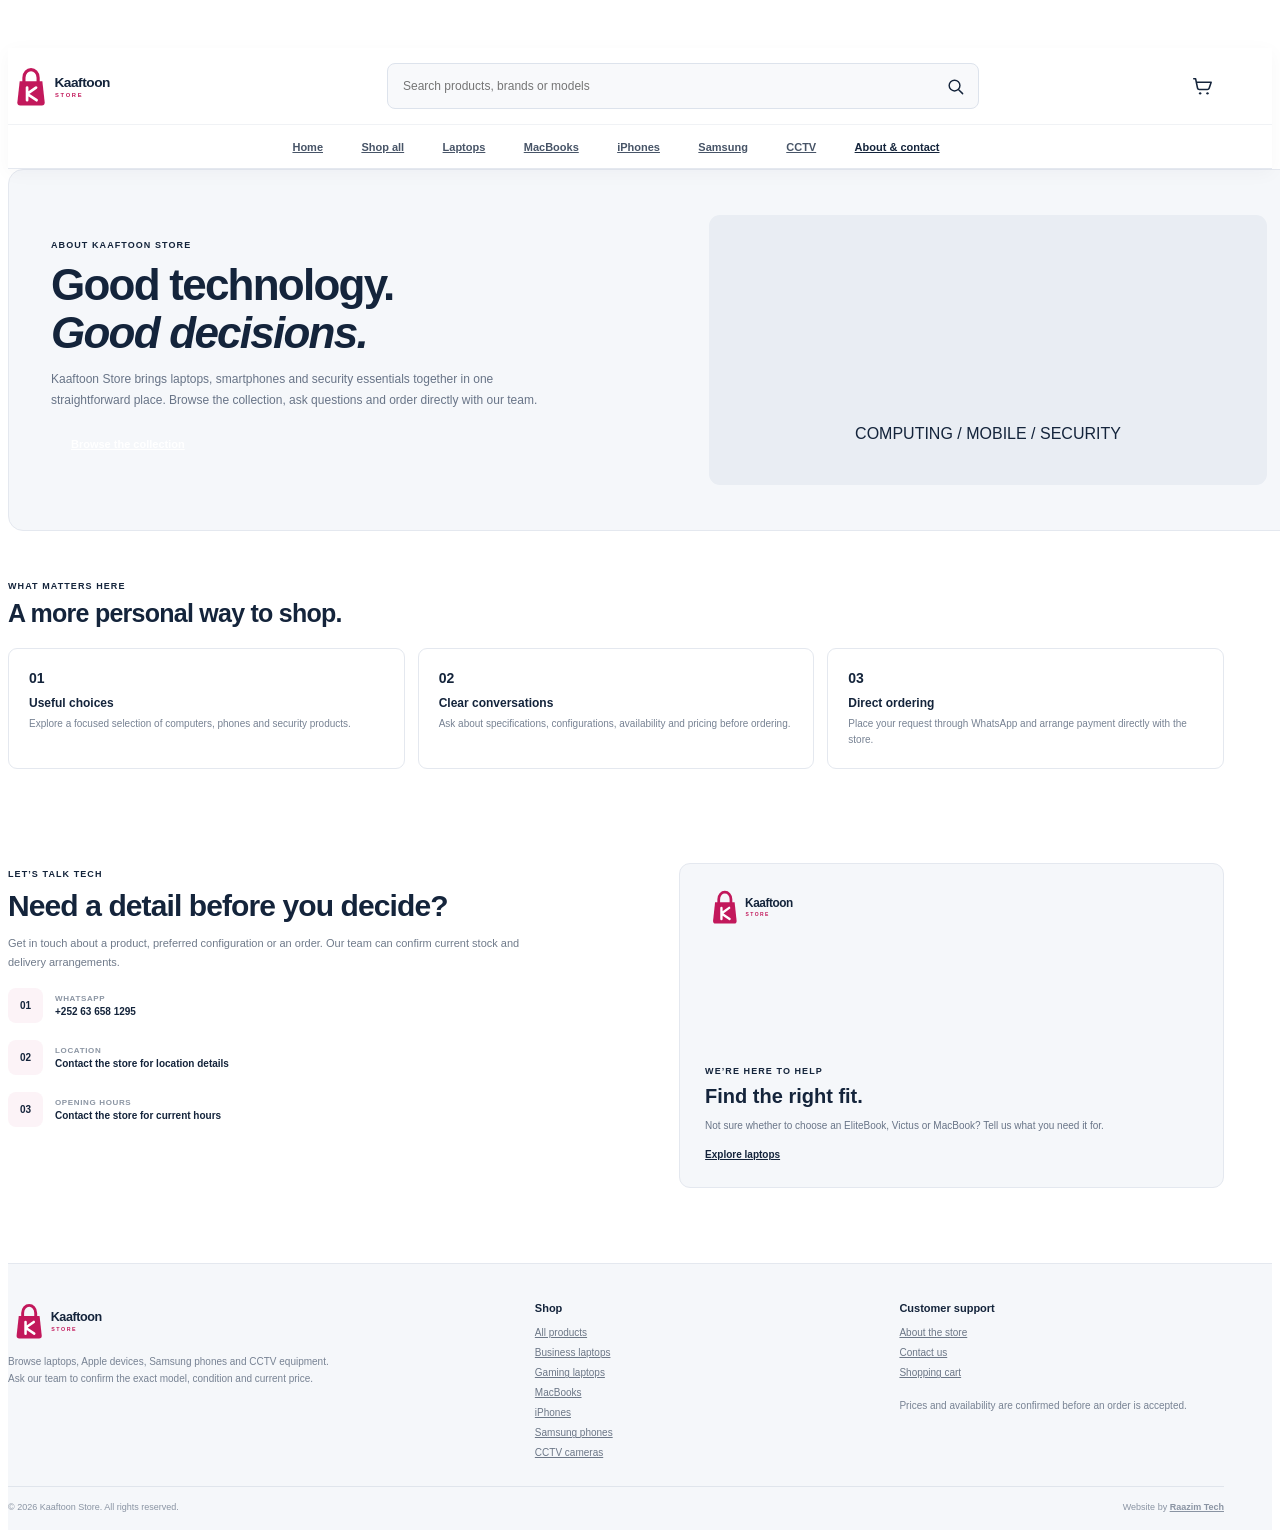
==== commit 58da1b66: "Use real catalogue imagery on about screen" ====
--- a/about.html
+++ b/about.html
@@ -13,7 +13,7 @@
 <main>
  <section class="about-hero wrap">
   <div class="about-hero-copy"><span class="eyebrow">ABOUT KAAFTOON STORE</span><h1>Good technology.<br><em>Good decisions.</em></h1><p>Kaaftoon Store brings laptops, smartphones and security essentials together in one straightforward place. Browse the collection, ask questions and order directly with our team.</p><a class="btn btn-primary" href="shop.html">Browse the collection</a></div>
-  <div class="about-hero-art"><div class="about-art-card"><span class="about-art-k">K.</span><span>TECH, MADE<br>STRAIGHTFORWARD.</span></div><div class="about-art-caption">COMPUTING / MOBILE / SECURITY</div></div>
+  <div class="about-hero-art about-product-collage"><div class="about-collage-main"><img id="about-collage-laptop" src="assets/images/product-placeholder.svg" alt="Laptop from the Kaaftoon Store catalogue"></div><div class="about-collage-side"><div><img id="about-collage-phone" src="assets/images/product-placeholder.svg" alt="Smartphone from the Kaaftoon Store catalogue"></div><div><img id="about-collage-camera" src="assets/images/product-placeholder.svg" alt="CCTV camera from the Kaaftoon Store catalogue"></div></div><span class="about-collage-label">COMPUTING / MOBILE / SECURITY</span></div>
  </section>
  <section class="about-values section-space"><div class="wrap"><div class="section-heading centered-heading"><div><span class="eyebrow">WHAT MATTERS HERE</span><h2>A more personal way to shop.</h2></div></div><div class="benefit-grid">
  <article class="benefit-card"><span class="benefit-number">01</span><h3>Useful choices</h3><p>Explore a focused selection of computers, phones and security products.</p></article>
@@ -32,5 +32,5 @@
 </main>
 <div id="site-footer"></div>
 <script src="js/config.js"></script><script src="js/products.js"></script><script src="js/app.js"></script>
-<script>document.addEventListener("DOMContentLoaded",function(){if(window.KAA_CONFIG&&KAA_CONFIG.WHATSAPP_NUMBER){document.getElementById("about-whatsapp").textContent="+252 63 658 1295";document.getElementById("about-whatsapp-link").href="https://wa.me/"+KAA_CONFIG.WHATSAPP_NUMBER;document.getElementById("about-whatsapp-link").target="_blank";}});</script>
+<script>document.addEventListener("DOMContentLoaded",function(){if(window.KAA_CONFIG&&KAA_CONFIG.WHATSAPP_NUMBER){document.getElementById("about-whatsapp").textContent="+252 63 658 1295";document.getElementById("about-whatsapp-link").href="https://wa.me/"+KAA_CONFIG.WHATSAPP_NUMBER;document.getElementById("about-whatsapp-link").target="_blank";}const image=(id,productId)=>{const product=KAA.productById(productId);const el=document.getElementById(id);if(product&&el){el.src=product.image;el.alt=product.name;el.onerror=()=>el.hidden=true;}};image("about-collage-laptop","macbook-air-m2-13");image("about-collage-phone","iphone-15");image("about-collage-camera","cctv-dome-camera");});</script>
 </body></html>
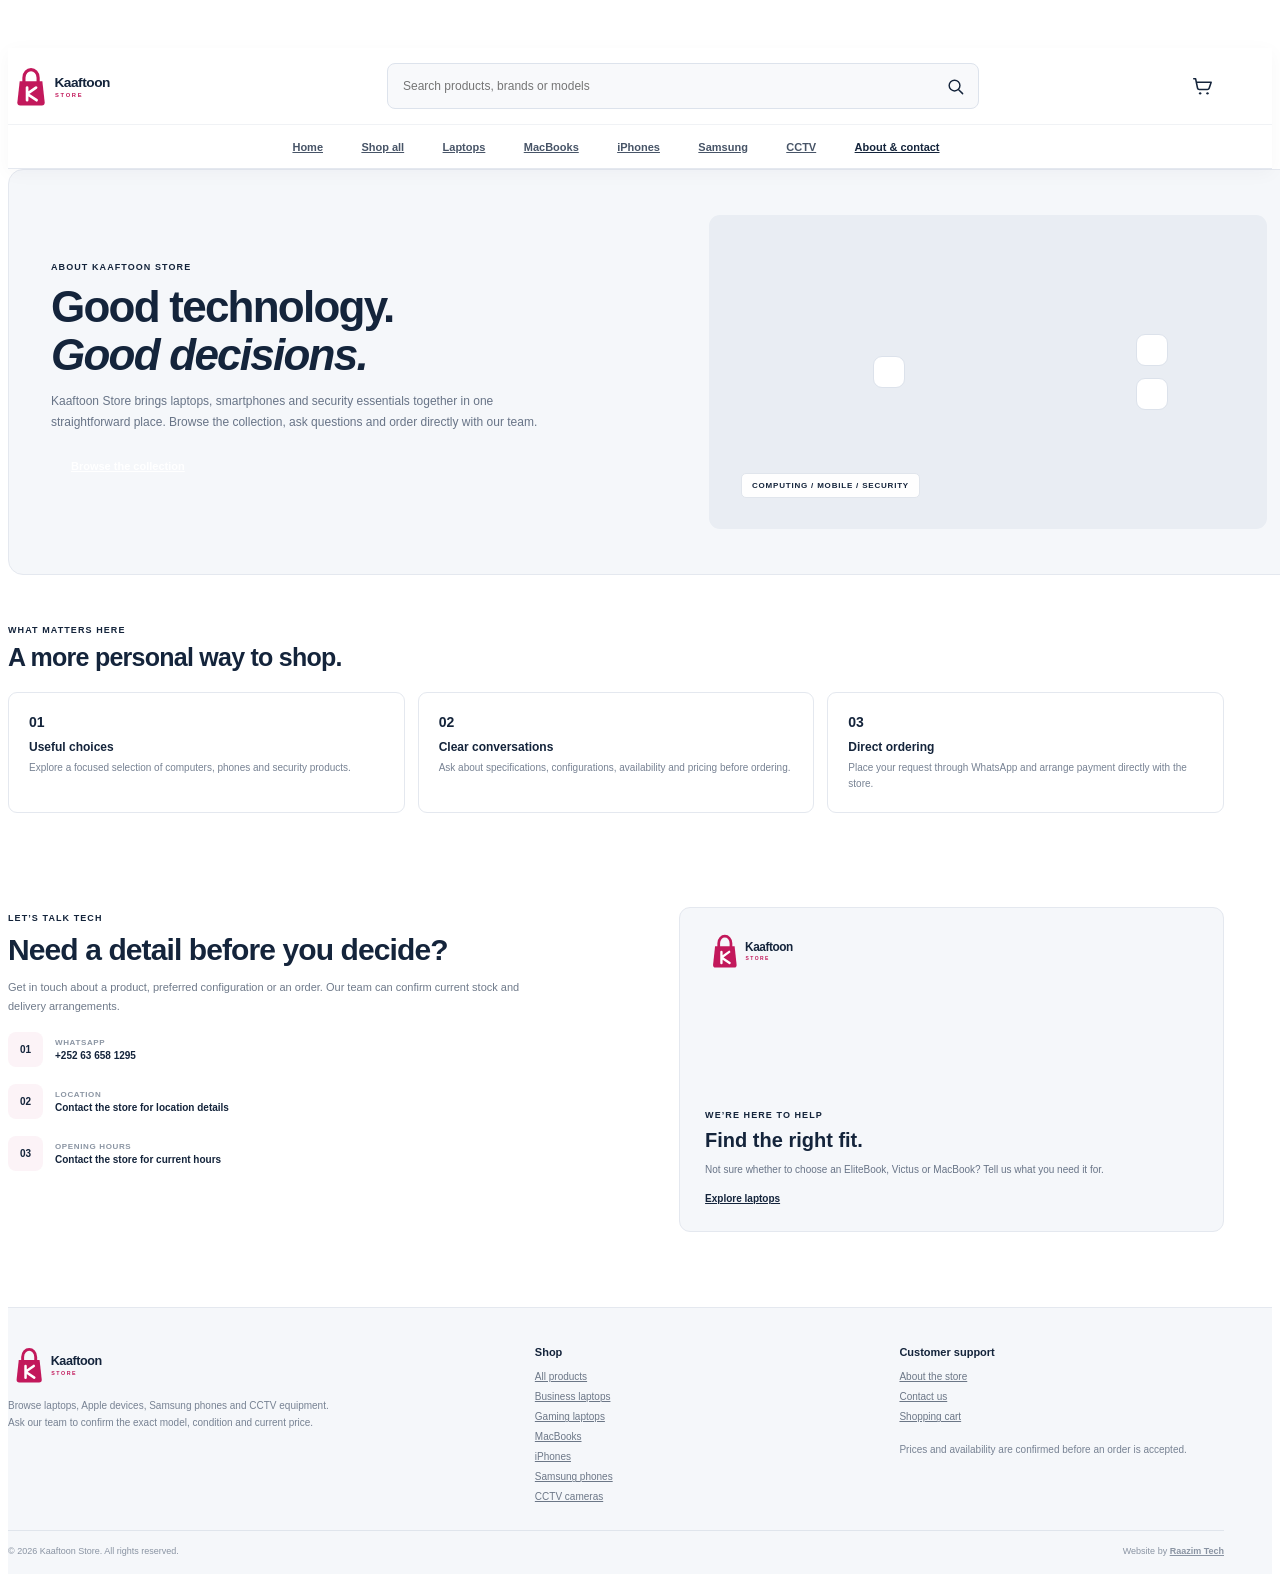
==== commit 431227e9: "Refresh storefront layout stylesheet" ====
--- a/about.html
+++ b/about.html
@@ -7,7 +7,7 @@
 <meta property="og:type" content="website"><meta property="og:site_name" content="Kaaftoon Store"><meta property="og:title" content="About & Contact Kaaftoon Store | Somaliland"><meta property="og:description" content="Talk to Kaaftoon Store about electronics, configurations, availability and WhatsApp orders."><meta property="og:url" content="https://raazimtech.github.io/kaaftoon-store/about.html"><meta property="og:image" content="https://raazimtech.github.io/kaaftoon-store/assets/logo/kaaftoon-logo.svg">
 <meta name="theme-color" content="#C2185B"><link rel="icon" href="assets/logo/favicon.svg" type="image/svg+xml">
 <link href="https://fonts.googleapis.com/css2?family=Inter:wght@400;500;600;700;800&family=Plus+Jakarta+Sans:wght@500;600;700;800&display=swap" rel="stylesheet>
-<link rel="stylesheet" href="./css/styles.css?v=20261103-1"><link rel="stylesheet" href="./css/responsive.css?v=20261103-1"><link rel="stylesheet" href="./css/showcase.css?v=20261103-2">
+<link rel="stylesheet" href="./css/styles.css?v=20261103-1"><link rel="stylesheet" href="./css/responsive.css?v=20261103-1"><link rel="stylesheet" href="./css/showcase.css?v=20261103-3">
 </head><body data-page="about">
 <div id="site-header"></div>
 <main>
--- a/css/showcase.css
+++ b/css/showcase.css
@@ -309,3 +309,12 @@
  .detail-actions{grid-template-columns:1fr}
 }
 @media(prefers-reduced-motion:reduce){html{scroll-behavior:auto}*,*::before,*::after{transition-duration:.01ms!important;animation-duration:.01ms!important}}
+
+/* Image-led About screen, using real items already present in the catalogue. */
+.about-product-collage{padding:22px;display:grid;grid-template-columns:1.35fr .8fr;grid-template-rows:1fr;gap:12px;position:relative;background:#E9EDF3}
+.about-collage-main,.about-collage-side>div{min-width:0;min-height:0;display:grid;place-items:center;padding:15px;background:#fff;border:1px solid #DCE2EB;border-radius:9px;overflow:hidden}
+.about-collage-main img{width:100%;height:220px;object-fit:contain}
+.about-collage-side{display:grid;grid-template-rows:1fr 1fr;gap:12px;min-height:0}
+.about-collage-side img{width:100%;height:100px;object-fit:contain}
+.about-collage-label{position:absolute;left:32px;bottom:31px;padding:7px 10px;background:rgba(255,255,255,.94);border:1px solid #E0E5EC;border-radius:5px;color:var(--navy);font-size:8px;font-weight:800;letter-spacing:.1em}
+@media(max-width:760px){.about-product-collage{min-height:210px;padding:13px;gap:8px}.about-collage-main img{height:160px}.about-collage-side{gap:8px}.about-collage-side>div{padding:7px}.about-collage-side img{height:70px}.about-collage-label{left:22px;bottom:22px;font-size:7px}}
